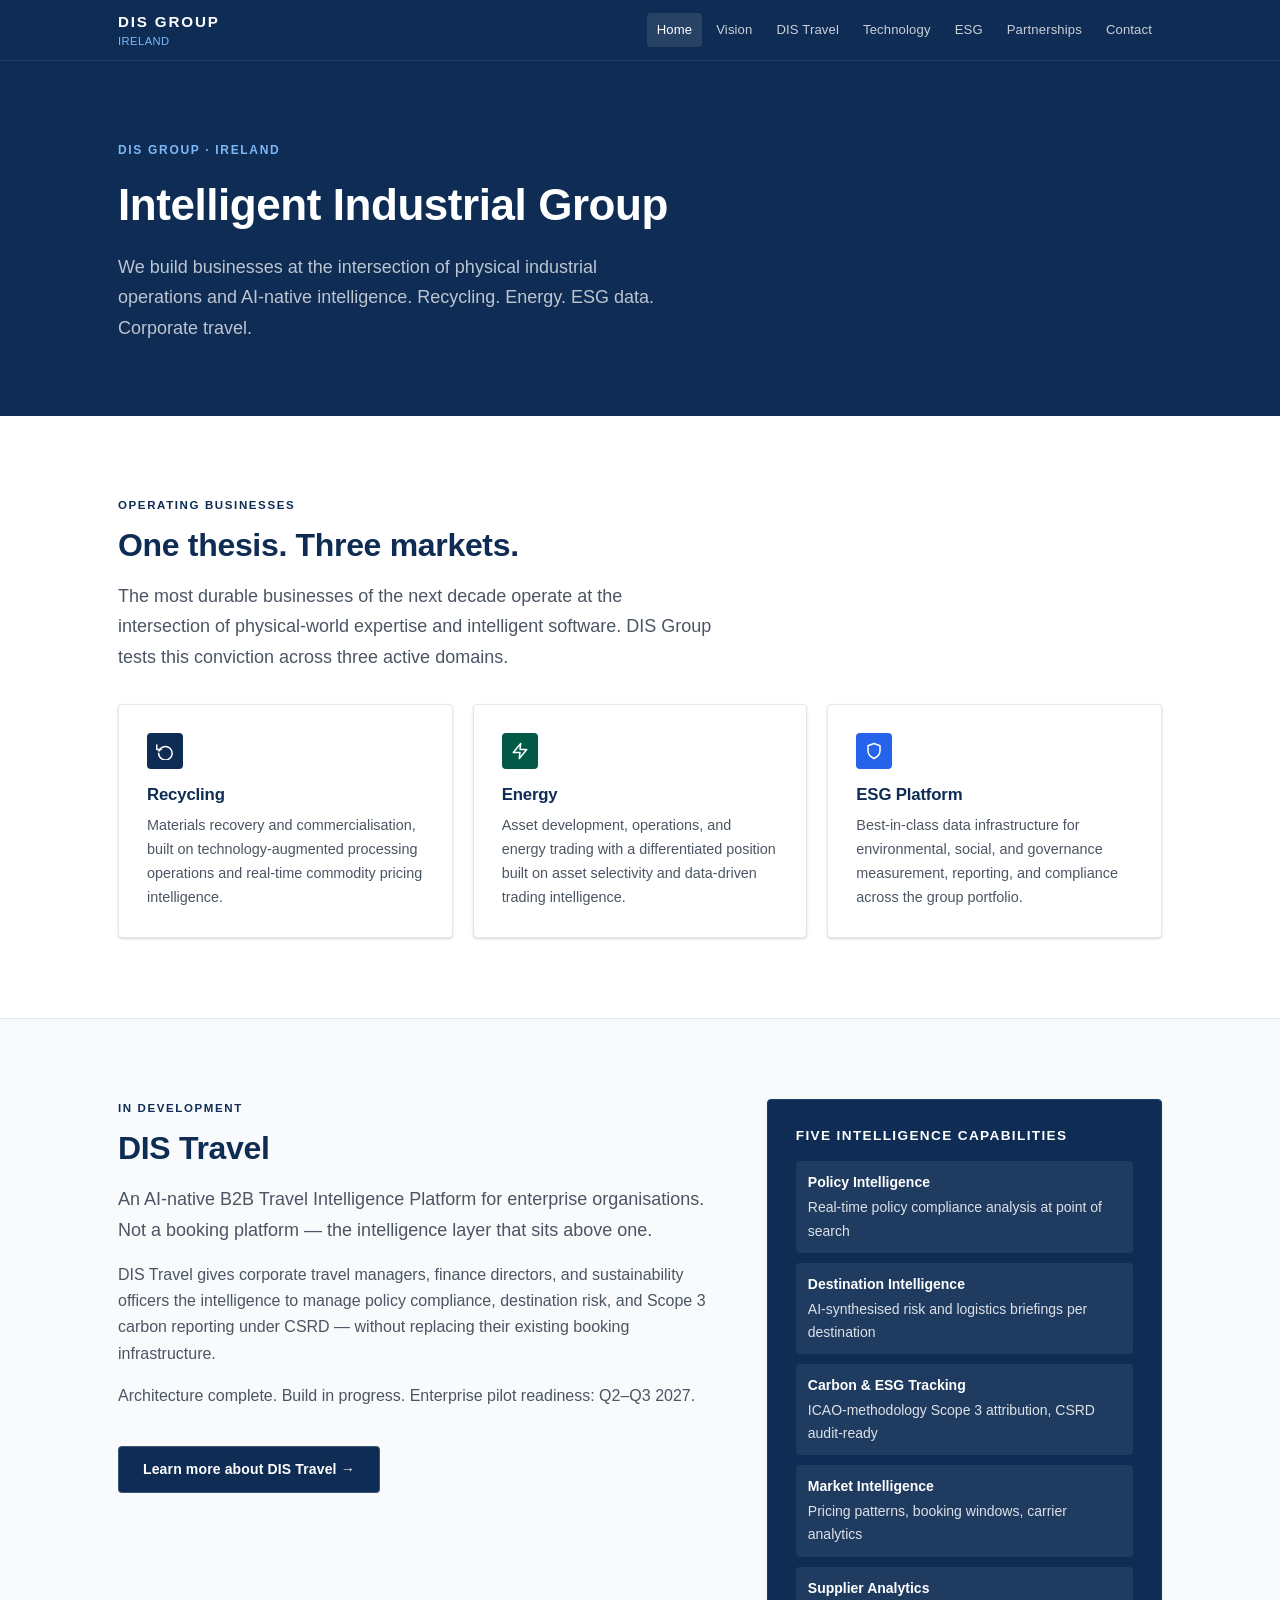
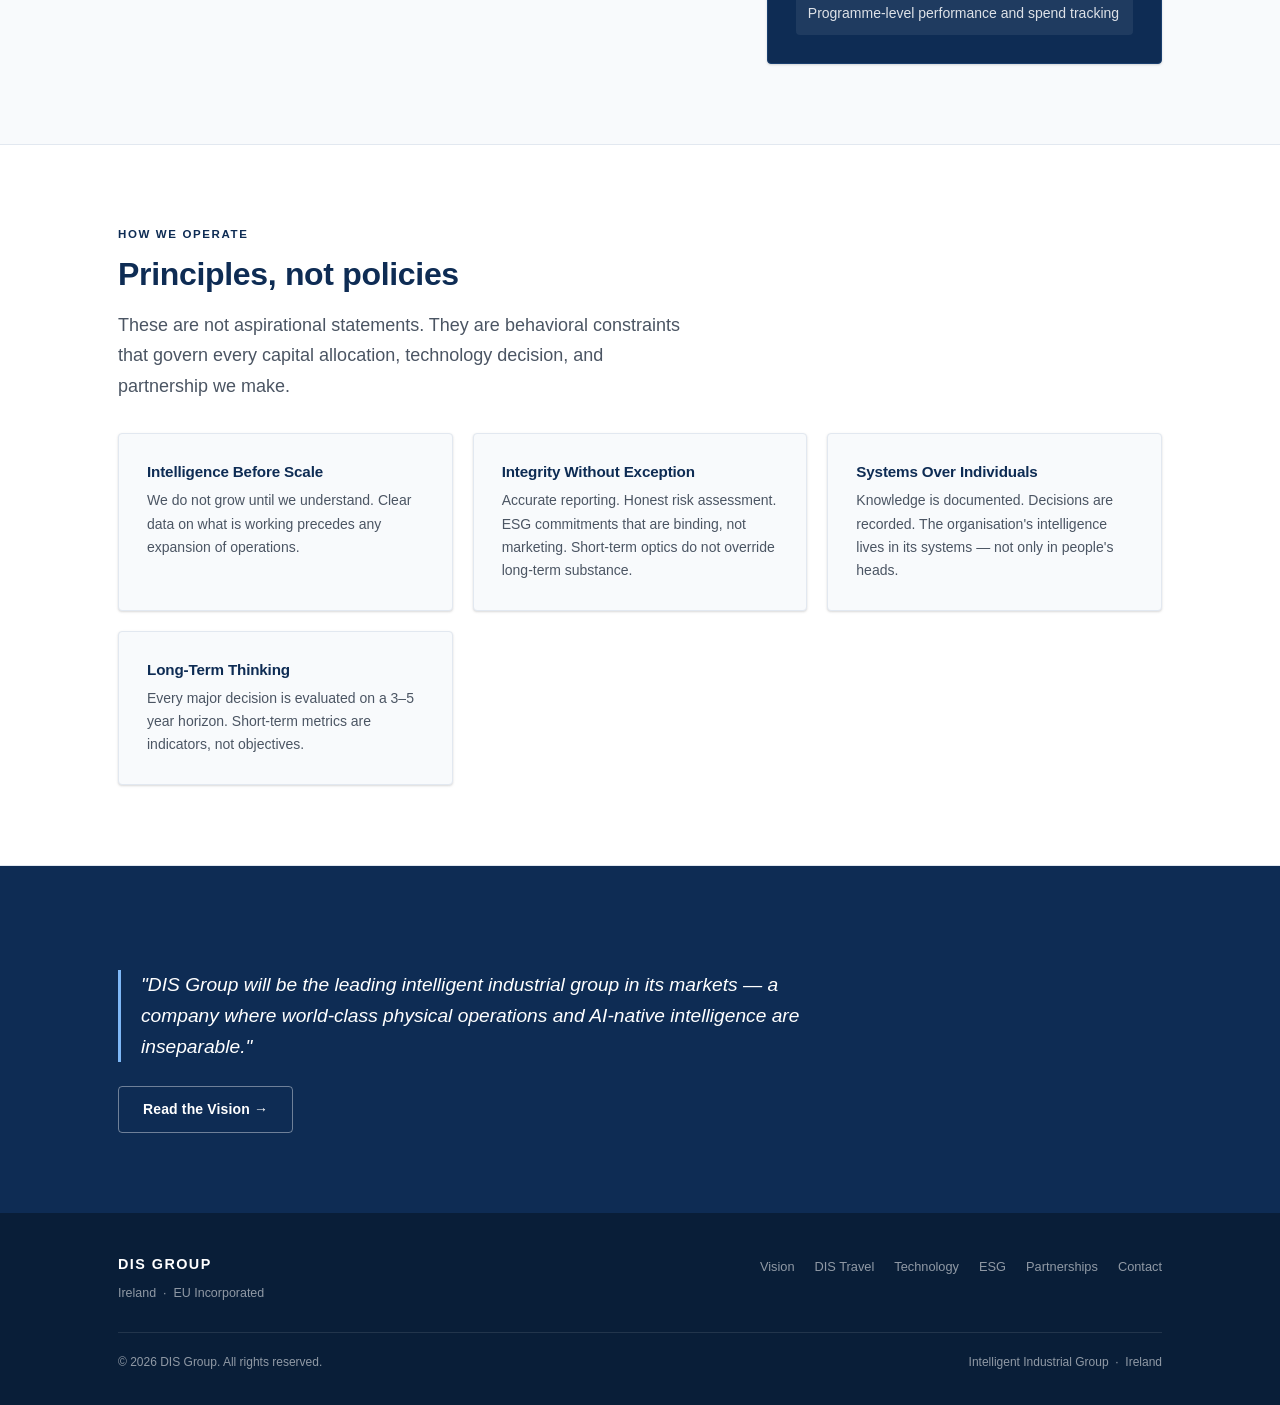
==== docs/index.html @ 8ce6a3cd "docs: add GitHub Pages corporate website for DIS Group 7-page professional HTML/CSS website from /do" ====
<!DOCTYPE html>
<html lang="en">
<head>
  <meta charset="UTF-8">
  <meta name="viewport" content="width=device-width, initial-scale=1.0">
  <title>DIS Group — Intelligent Industrial Group</title>
  <meta name="description" content="DIS Group builds intelligent businesses at the intersection of physical industrial operations and AI-native software systems.">
  <link rel="stylesheet" href="css/style.css">
</head>
<body>

<!-- ── NAV ── -->
<nav class="nav">
  <div class="container nav-inner">
    <a href="index.html" class="nav-logo">
      DIS GROUP
      <span>IRELAND</span>
    </a>
    <ul class="nav-links">
      <li><a href="index.html" class="active">Home</a></li>
      <li><a href="vision.html">Vision</a></li>
      <li><a href="dis-travel.html">DIS Travel</a></li>
      <li><a href="technology.html">Technology</a></li>
      <li><a href="esg.html">ESG</a></li>
      <li><a href="partnerships.html">Partnerships</a></li>
      <li><a href="contact.html">Contact</a></li>
    </ul>
  </div>
</nav>

<!-- ── HERO ── -->
<section class="hero">
  <div class="container">
    <div class="hero-eyebrow">DIS Group · Ireland</div>
    <h1>Intelligent Industrial Group</h1>
    <p class="lead">We build businesses at the intersection of physical industrial operations and AI-native intelligence. Recycling. Energy. ESG data. Corporate travel.</p>
  </div>
</section>

<!-- ── BUSINESSES ── -->
<section class="section">
  <div class="container">
    <span class="section-label">Operating Businesses</span>
    <h2 class="mt-xs">One thesis. Three markets.</h2>
    <p class="lead mt-sm" style="max-width:600px;">The most durable businesses of the next decade operate at the intersection of physical-world expertise and intelligent software. DIS Group tests this conviction across three active domains.</p>

    <div class="card-grid mt-md">

      <div class="card">
        <div class="card-icon">
          <svg viewBox="0 0 24 24"><polyline points="1 4 1 10 7 10"/><path d="M3.51 15a9 9 0 1 0 .49-3"/></svg>
        </div>
        <h3>Recycling</h3>
        <p>Materials recovery and commercialisation, built on technology-augmented processing operations and real-time commodity pricing intelligence.</p>
      </div>

      <div class="card">
        <div class="card-icon card-icon-green">
          <svg viewBox="0 0 24 24"><polygon points="13 2 3 14 12 14 11 22 21 10 12 10 13 2"/></svg>
        </div>
        <h3>Energy</h3>
        <p>Asset development, operations, and energy trading with a differentiated position built on asset selectivity and data-driven trading intelligence.</p>
      </div>

      <div class="card">
        <div class="card-icon card-icon-blue">
          <svg viewBox="0 0 24 24"><path d="M12 22s8-4 8-10V5l-8-3-8 3v7c0 6 8 10 8 10z"/></svg>
        </div>
        <h3>ESG Platform</h3>
        <p>Best-in-class data infrastructure for environmental, social, and governance measurement, reporting, and compliance across the group portfolio.</p>
      </div>

    </div>
  </div>
</section>

<hr class="divider">

<!-- ── DIS TRAVEL ── -->
<section class="section section-alt">
  <div class="container">
    <div class="two-col-wide">
      <div>
        <span class="section-label">In Development</span>
        <h2 class="mt-xs">DIS Travel</h2>
        <p class="lead mt-sm">An AI-native B2B Travel Intelligence Platform for enterprise organisations. Not a booking platform — the intelligence layer that sits above one.</p>
        <p>DIS Travel gives corporate travel managers, finance directors, and sustainability officers the intelligence to manage policy compliance, destination risk, and Scope 3 carbon reporting under CSRD — without replacing their existing booking infrastructure.</p>
        <p>Architecture complete. Build in progress. Enterprise pilot readiness: Q2–Q3 2027.</p>
        <a href="dis-travel.html" class="btn btn-navy mt-sm" style="margin-top:20px;">Learn more about DIS Travel &rarr;</a>
      </div>
      <div>
        <div class="card" style="background:var(--navy); border-color: var(--navy-mid);">
          <h3 style="color:white; font-size:0.85rem; letter-spacing:0.1em; text-transform:uppercase; font-weight:600; margin-bottom:16px;">Five Intelligence Capabilities</h3>
          <ul class="clean" style="display:flex; flex-direction:column; gap:10px;">
            <li style="padding:10px 12px; background:rgba(255,255,255,0.07); border-radius:4px; font-size:0.875rem; color:rgba(255,255,255,0.85);">
              <strong style="color:white; display:block; margin-bottom:2px;">Policy Intelligence</strong>
              Real-time policy compliance analysis at point of search
            </li>
            <li style="padding:10px 12px; background:rgba(255,255,255,0.07); border-radius:4px; font-size:0.875rem; color:rgba(255,255,255,0.85);">
              <strong style="color:white; display:block; margin-bottom:2px;">Destination Intelligence</strong>
              AI-synthesised risk and logistics briefings per destination
            </li>
            <li style="padding:10px 12px; background:rgba(255,255,255,0.07); border-radius:4px; font-size:0.875rem; color:rgba(255,255,255,0.85);">
              <strong style="color:white; display:block; margin-bottom:2px;">Carbon &amp; ESG Tracking</strong>
              ICAO-methodology Scope 3 attribution, CSRD audit-ready
            </li>
            <li style="padding:10px 12px; background:rgba(255,255,255,0.07); border-radius:4px; font-size:0.875rem; color:rgba(255,255,255,0.85);">
              <strong style="color:white; display:block; margin-bottom:2px;">Market Intelligence</strong>
              Pricing patterns, booking windows, carrier analytics
            </li>
            <li style="padding:10px 12px; background:rgba(255,255,255,0.07); border-radius:4px; font-size:0.875rem; color:rgba(255,255,255,0.85);">
              <strong style="color:white; display:block; margin-bottom:2px;">Supplier Analytics</strong>
              Programme-level performance and spend tracking
            </li>
          </ul>
        </div>
      </div>
    </div>
  </div>
</section>

<hr class="divider">

<!-- ── PRINCIPLES ── -->
<section class="section">
  <div class="container">
    <span class="section-label">How We Operate</span>
    <h2 class="mt-xs">Principles, not policies</h2>
    <p class="lead mt-sm" style="max-width:580px;">These are not aspirational statements. They are behavioral constraints that govern every capital allocation, technology decision, and partnership we make.</p>

    <div class="card-grid mt-md">

      <div class="card card-alt">
        <h3 style="font-size:0.95rem;">Intelligence Before Scale</h3>
        <p style="font-size:0.875rem;">We do not grow until we understand. Clear data on what is working precedes any expansion of operations.</p>
      </div>

      <div class="card card-alt">
        <h3 style="font-size:0.95rem;">Integrity Without Exception</h3>
        <p style="font-size:0.875rem;">Accurate reporting. Honest risk assessment. ESG commitments that are binding, not marketing. Short-term optics do not override long-term substance.</p>
      </div>

      <div class="card card-alt">
        <h3 style="font-size:0.95rem;">Systems Over Individuals</h3>
        <p style="font-size:0.875rem;">Knowledge is documented. Decisions are recorded. The organisation's intelligence lives in its systems — not only in people's heads.</p>
      </div>

      <div class="card card-alt">
        <h3 style="font-size:0.95rem;">Long-Term Thinking</h3>
        <p style="font-size:0.875rem;">Every major decision is evaluated on a 3–5 year horizon. Short-term metrics are indicators, not objectives.</p>
      </div>

    </div>
  </div>
</section>

<hr class="divider">

<!-- ── VISION STRIP ── -->
<section class="section section-navy">
  <div class="container">
    <blockquote class="pull" style="border-left-color: #7EB8F7;">
      <p style="color:white; font-size:1.2rem; max-width:700px;">"DIS Group will be the leading intelligent industrial group in its markets — a company where world-class physical operations and AI-native intelligence are inseparable."</p>
    </blockquote>
    <p style="margin-top:20px;">
      <a href="vision.html" class="btn btn-outline">Read the Vision &rarr;</a>
    </p>
  </div>
</section>

<!-- ── FOOTER ── -->
<footer>
  <div class="container">
    <div class="footer-inner">
      <div>
        <div class="footer-brand">DIS GROUP</div>
        <div class="footer-meta">Ireland &nbsp;·&nbsp; EU Incorporated</div>
      </div>
      <ul class="footer-links">
        <li><a href="vision.html">Vision</a></li>
        <li><a href="dis-travel.html">DIS Travel</a></li>
        <li><a href="technology.html">Technology</a></li>
        <li><a href="esg.html">ESG</a></li>
        <li><a href="partnerships.html">Partnerships</a></li>
        <li><a href="contact.html">Contact</a></li>
      </ul>
    </div>
    <div class="footer-bottom">
      <span>&copy; 2026 DIS Group. All rights reserved.</span>
      <span>Intelligent Industrial Group &nbsp;&middot;&nbsp; Ireland</span>
    </div>
  </div>
</footer>

</body>
</html>
---- docs/css/style.css ----
/* ============================================================
   DIS GROUP — Corporate Website
   Design System: Navy #0E2C54 · Green #025A46 · White #FFFFFF
   ============================================================ */

/* ── RESET ── */
*, *::before, *::after { box-sizing: border-box; margin: 0; padding: 0; }
html { font-size: 16px; scroll-behavior: smooth; }
img { max-width: 100%; display: block; }
a { color: inherit; text-decoration: none; }

/* ── TOKENS ── */
:root {
  --navy:      #0E2C54;
  --navy-deep: #091E38;
  --navy-mid:  #1A3F6F;
  --green:     #025A46;
  --green-mid: #03745A;
  --blue:      #2563EB;
  --white:     #FFFFFF;
  --gray-50:   #F8FAFC;
  --gray-100:  #F1F5F9;
  --gray-200:  #E2E8F0;
  --gray-400:  #94A3B8;
  --gray-600:  #4B5563;
  --gray-800:  #1F2937;
  --text:      #111827;

  --font: -apple-system, BlinkMacSystemFont, 'Segoe UI', Helvetica, Arial, sans-serif;
  --mono: 'SF Mono', 'Courier New', monospace;

  --radius:  4px;
  --shadow:  0 1px 3px rgba(0,0,0,0.10), 0 1px 2px rgba(0,0,0,0.06);
  --shadow-md: 0 4px 12px rgba(0,0,0,0.08);

  --max-w: 1100px;
  --section-gap: 80px;
}

/* ── BASE ── */
body {
  font-family: var(--font);
  font-size: 1rem;
  line-height: 1.65;
  color: var(--text);
  background: var(--white);
  -webkit-font-smoothing: antialiased;
}

/* ── UTILITIES ── */
.container { max-width: var(--max-w); margin: 0 auto; padding: 0 28px; }
.text-navy  { color: var(--navy); }
.text-green { color: var(--green); }
.text-muted { color: var(--gray-600); }
.text-small { font-size: 0.875rem; }
.text-center { text-align: center; }
.mt-0 { margin-top: 0; }
.mt-xs { margin-top: 8px; }
.mt-sm { margin-top: 16px; }
.mt-md { margin-top: 32px; }
.mt-lg { margin-top: 48px; }

/* ── TYPOGRAPHY ── */
h1, h2, h3, h4, h5 {
  font-family: var(--font);
  font-weight: 700;
  color: var(--navy);
  line-height: 1.25;
  letter-spacing: -0.01em;
}
h1 { font-size: clamp(1.75rem, 4vw, 2.75rem); }
h2 { font-size: clamp(1.4rem, 3vw, 2rem); }
h3 { font-size: 1.2rem; }
h4 { font-size: 1rem; color: var(--gray-800); }

p { margin-bottom: 1rem; color: var(--gray-600); }
p:last-child { margin-bottom: 0; }
p.lead { font-size: 1.125rem; color: var(--gray-600); line-height: 1.7; }

strong { color: var(--text); font-weight: 600; }
em { font-style: italic; }

ul.clean { list-style: none; padding: 0; }
ul.bullets { list-style: disc; padding-left: 1.2rem; }
ul.bullets li { margin-bottom: 0.4rem; color: var(--gray-600); }

/* ── NAVIGATION ── */
.nav {
  position: sticky;
  top: 0;
  z-index: 100;
  background: var(--navy);
  border-bottom: 1px solid var(--navy-mid);
}

.nav-inner {
  display: flex;
  align-items: center;
  justify-content: space-between;
  height: 60px;
  gap: 24px;
}

.nav-logo {
  font-size: 0.95rem;
  font-weight: 700;
  letter-spacing: 0.12em;
  color: var(--white);
  white-space: nowrap;
  flex-shrink: 0;
}

.nav-logo span {
  color: #7EB8F7;
  font-weight: 400;
  letter-spacing: 0.04em;
  font-size: 0.7rem;
  display: block;
  margin-top: -2px;
}

.nav-links {
  display: flex;
  align-items: center;
  gap: 4px;
  list-style: none;
  flex-wrap: wrap;
}

.nav-links a {
  display: block;
  padding: 6px 10px;
  font-size: 0.82rem;
  font-weight: 500;
  color: rgba(255,255,255,0.78);
  border-radius: var(--radius);
  letter-spacing: 0.01em;
  transition: color 0.15s, background 0.15s;
}

.nav-links a:hover,
.nav-links a.active {
  color: var(--white);
  background: rgba(255,255,255,0.1);
}

/* ── HERO ── */
.hero {
  background: var(--navy);
  color: var(--white);
  padding: 80px 0 72px;
}

.hero-eyebrow {
  font-size: 0.75rem;
  font-weight: 600;
  letter-spacing: 0.14em;
  text-transform: uppercase;
  color: #7EB8F7;
  margin-bottom: 16px;
}

.hero h1 {
  color: var(--white);
  max-width: 700px;
  margin-bottom: 20px;
}

.hero p.lead {
  color: rgba(255,255,255,0.72);
  max-width: 560px;
  margin-bottom: 0;
}

.hero-green {
  background: var(--green);
}

.hero-deep {
  background: var(--navy-deep);
}

/* ── SECTIONS ── */
.section { padding: var(--section-gap) 0; }
.section-alt { background: var(--gray-50); }
.section-navy { background: var(--navy); color: var(--white); }
.section-navy h2, .section-navy h3 { color: var(--white); }
.section-navy p { color: rgba(255,255,255,0.72); }
.section-navy .text-muted { color: rgba(255,255,255,0.55); }

.section-label {
  font-size: 0.72rem;
  font-weight: 700;
  letter-spacing: 0.14em;
  text-transform: uppercase;
  color: var(--navy);
  margin-bottom: 10px;
  display: block;
}

.section-navy .section-label { color: #7EB8F7; }
.section-green .section-label { color: var(--green); }

.section-intro { max-width: 640px; }

/* ── DIVIDER ── */
.divider {
  border: none;
  border-top: 1px solid var(--gray-200);
  margin: 0;
}

/* ── CARDS ── */
.card-grid {
  display: grid;
  gap: 20px;
  grid-template-columns: repeat(auto-fill, minmax(280px, 1fr));
}

.card-grid-2 {
  display: grid;
  gap: 20px;
  grid-template-columns: repeat(auto-fill, minmax(340px, 1fr));
}

.card {
  background: var(--white);
  border: 1px solid var(--gray-200);
  border-radius: var(--radius);
  padding: 28px;
  box-shadow: var(--shadow);
}

.card-alt { background: var(--gray-50); }

.card-icon {
  width: 36px;
  height: 36px;
  border-radius: var(--radius);
  background: var(--navy);
  display: flex;
  align-items: center;
  justify-content: center;
  margin-bottom: 16px;
}

.card-icon-green { background: var(--green); }
.card-icon-blue  { background: var(--blue); }

.card-icon svg { width: 18px; height: 18px; fill: none; stroke: white; stroke-width: 2; stroke-linecap: round; stroke-linejoin: round; }

.card h3 { margin-bottom: 8px; font-size: 1.05rem; }
.card p  { font-size: 0.9rem; margin-bottom: 0; }

/* ── STAT STRIP ── */
.stat-strip {
  display: grid;
  grid-template-columns: repeat(auto-fit, minmax(160px, 1fr));
  gap: 0;
  border: 1px solid var(--gray-200);
  border-radius: var(--radius);
  overflow: hidden;
}

.stat-item {
  padding: 28px 24px;
  border-right: 1px solid var(--gray-200);
  text-align: center;
}

.stat-item:last-child { border-right: none; }

.stat-number {
  font-size: 2rem;
  font-weight: 700;
  color: var(--navy);
  line-height: 1;
  margin-bottom: 6px;
}

.stat-label {
  font-size: 0.8rem;
  color: var(--gray-600);
  text-transform: uppercase;
  letter-spacing: 0.06em;
}

/* ── TABLE ── */
.data-table {
  width: 100%;
  border-collapse: collapse;
  font-size: 0.9rem;
}

.data-table th {
  background: var(--navy);
  color: var(--white);
  font-weight: 600;
  text-align: left;
  padding: 11px 16px;
  font-size: 0.8rem;
  letter-spacing: 0.03em;
}

.data-table td {
  padding: 10px 16px;
  border-bottom: 1px solid var(--gray-200);
  color: var(--gray-600);
  vertical-align: top;
}

.data-table tr:nth-child(even) td { background: var(--gray-50); }
.data-table tr:last-child td { border-bottom: none; }
.data-table td:first-child { font-weight: 600; color: var(--navy); }
.data-table-wrap { border: 1px solid var(--gray-200); border-radius: var(--radius); overflow: hidden; }

/* ── PILLAR LIST ── */
.pillar-list { display: flex; flex-direction: column; gap: 20px; }

.pillar {
  display: flex;
  gap: 20px;
  align-items: flex-start;
}

.pillar-number {
  flex-shrink: 0;
  width: 36px;
  height: 36px;
  background: var(--navy);
  color: var(--white);
  font-size: 0.85rem;
  font-weight: 700;
  display: flex;
  align-items: center;
  justify-content: center;
  border-radius: var(--radius);
}

.pillar-number-green { background: var(--green); }

.pillar-body h4 { color: var(--navy); margin-bottom: 4px; font-size: 0.95rem; }
.pillar-body p  { font-size: 0.875rem; margin: 0; color: var(--gray-600); }

/* ── HORIZON CARDS ── */
.horizon-grid {
  display: grid;
  gap: 16px;
  grid-template-columns: repeat(auto-fill, minmax(240px, 1fr));
}

.horizon-card {
  border: 1px solid var(--gray-200);
  border-radius: var(--radius);
  padding: 24px;
  border-top: 3px solid var(--navy);
}

.horizon-card.green { border-top-color: var(--green); }
.horizon-card.blue  { border-top-color: var(--blue); }
.horizon-card.light { border-top-color: var(--gray-400); }

.horizon-label {
  font-size: 0.7rem;
  font-weight: 700;
  letter-spacing: 0.12em;
  text-transform: uppercase;
  color: var(--navy);
  margin-bottom: 6px;
}

.horizon-card.green .horizon-label { color: var(--green); }

.horizon-card h3 { font-size: 1rem; margin-bottom: 8px; }
.horizon-card p  { font-size: 0.85rem; margin: 0; }

/* ── BADGE ── */
.badge {
  display: inline-block;
  padding: 3px 10px;
  border-radius: 100px;
  font-size: 0.72rem;
  font-weight: 600;
  letter-spacing: 0.04em;
}

.badge-navy   { background: #E8EFF8; color: var(--navy); }
.badge-green  { background: #E0F0EA; color: var(--green); }
.badge-orange { background: #FEF3C7; color: #92400E; }
.badge-gray   { background: var(--gray-100); color: var(--gray-600); }

/* ── TWO COLUMN ── */
.two-col {
  display: grid;
  grid-template-columns: 1fr 1fr;
  gap: 48px;
  align-items: start;
}

.two-col-wide {
  display: grid;
  grid-template-columns: 3fr 2fr;
  gap: 56px;
  align-items: start;
}

/* ── CTA BLOCK ── */
.cta-block {
  background: var(--navy);
  color: var(--white);
  border-radius: var(--radius);
  padding: 48px 40px;
  text-align: center;
}

.cta-block h2 { color: var(--white); margin-bottom: 12px; }
.cta-block p  { color: rgba(255,255,255,0.72); max-width: 500px; margin: 0 auto 28px; }

.btn {
  display: inline-block;
  padding: 11px 24px;
  border-radius: var(--radius);
  font-size: 0.875rem;
  font-weight: 600;
  letter-spacing: 0.01em;
  cursor: pointer;
  border: none;
}

.btn-white { background: var(--white); color: var(--navy); }
.btn-white:hover { background: var(--gray-100); }
.btn-navy  { background: var(--navy); color: var(--white); border: 1px solid rgba(255,255,255,0.2); }
.btn-outline { background: transparent; color: var(--white); border: 1px solid rgba(255,255,255,0.4); }
.btn-outline:hover { background: rgba(255,255,255,0.1); }

/* ── STATUS PILL ── */
.status-complete { color: var(--green); font-weight: 600; }
.status-progress { color: #B45309; font-weight: 600; }
.status-designed { color: var(--navy); font-weight: 600; }
.status-planned  { color: var(--gray-600); font-weight: 600; }

/* ── BLOCKQUOTE ── */
blockquote.pull {
  border-left: 3px solid var(--navy);
  padding: 0 0 0 20px;
  margin: 24px 0;
}

blockquote.pull p {
  font-size: 1.05rem;
  font-style: italic;
  color: var(--navy);
  margin: 0;
  line-height: 1.6;
}

/* ── CONTACT ── */
.contact-grid {
  display: grid;
  gap: 20px;
  grid-template-columns: repeat(auto-fill, minmax(260px, 1fr));
}

.contact-card {
  background: var(--white);
  border: 1px solid var(--gray-200);
  border-radius: var(--radius);
  padding: 32px 28px;
}

.contact-card h3 { font-size: 1rem; margin-bottom: 6px; }
.contact-card p  { font-size: 0.875rem; margin-bottom: 12px; }
.contact-card a  { color: var(--navy); font-weight: 600; font-size: 0.875rem; }
.contact-card a:hover { text-decoration: underline; }

/* ── FOOTER ── */
footer {
  background: var(--navy-deep);
  color: rgba(255,255,255,0.55);
  padding: 40px 0 32px;
  margin-top: 0;
}

.footer-inner {
  display: flex;
  align-items: flex-start;
  justify-content: space-between;
  gap: 32px;
  flex-wrap: wrap;
}

.footer-brand { font-size: 0.9rem; font-weight: 700; color: var(--white); letter-spacing: 0.1em; margin-bottom: 6px; }
.footer-meta { font-size: 0.78rem; }

.footer-links {
  display: flex;
  gap: 20px;
  flex-wrap: wrap;
  list-style: none;
  align-items: center;
}

.footer-links a {
  font-size: 0.8rem;
  color: rgba(255,255,255,0.55);
}

.footer-links a:hover { color: var(--white); }

.footer-bottom {
  margin-top: 28px;
  padding-top: 20px;
  border-top: 1px solid rgba(255,255,255,0.1);
  font-size: 0.75rem;
  display: flex;
  justify-content: space-between;
  align-items: center;
  flex-wrap: wrap;
  gap: 8px;
}

/* ── RESPONSIVE ── */
@media (max-width: 768px) {
  :root { --section-gap: 52px; }

  .container { padding: 0 20px; }

  .hero { padding: 52px 0 48px; }
  .hero h1 { font-size: 1.75rem; }

  .nav-inner { height: 52px; }
  .nav-links a { padding: 5px 7px; font-size: 0.75rem; }

  .two-col,
  .two-col-wide { grid-template-columns: 1fr; gap: 32px; }

  .stat-strip {
    grid-template-columns: repeat(2, 1fr);
  }

  .stat-item { border-right: none; border-bottom: 1px solid var(--gray-200); }
  .stat-item:nth-child(odd) { border-right: 1px solid var(--gray-200); }

  .cta-block { padding: 36px 24px; }

  .footer-inner { flex-direction: column; gap: 20px; }
  .footer-bottom { flex-direction: column; text-align: center; }
}

@media (max-width: 480px) {
  .nav-links { gap: 2px; }
  .nav-links a { padding: 4px 6px; font-size: 0.7rem; }
  .horizon-grid { grid-template-columns: 1fr; }
}
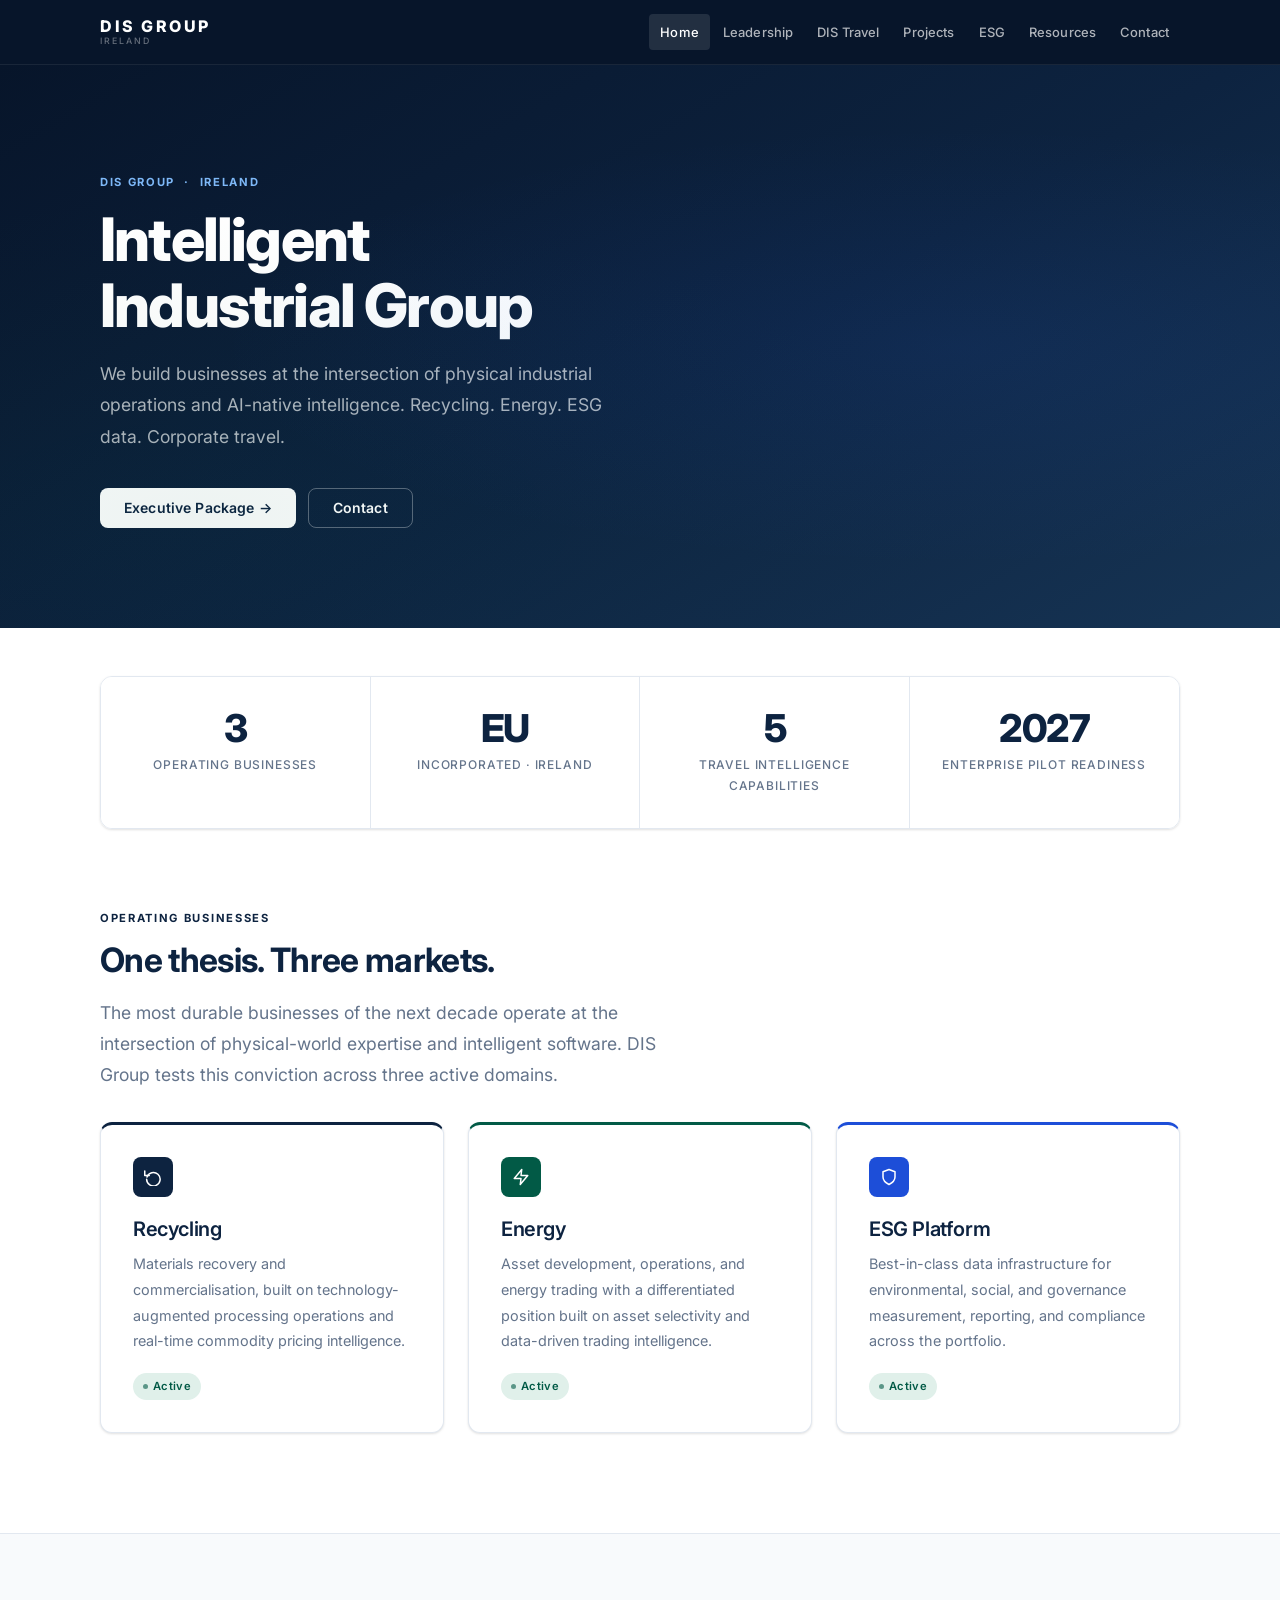
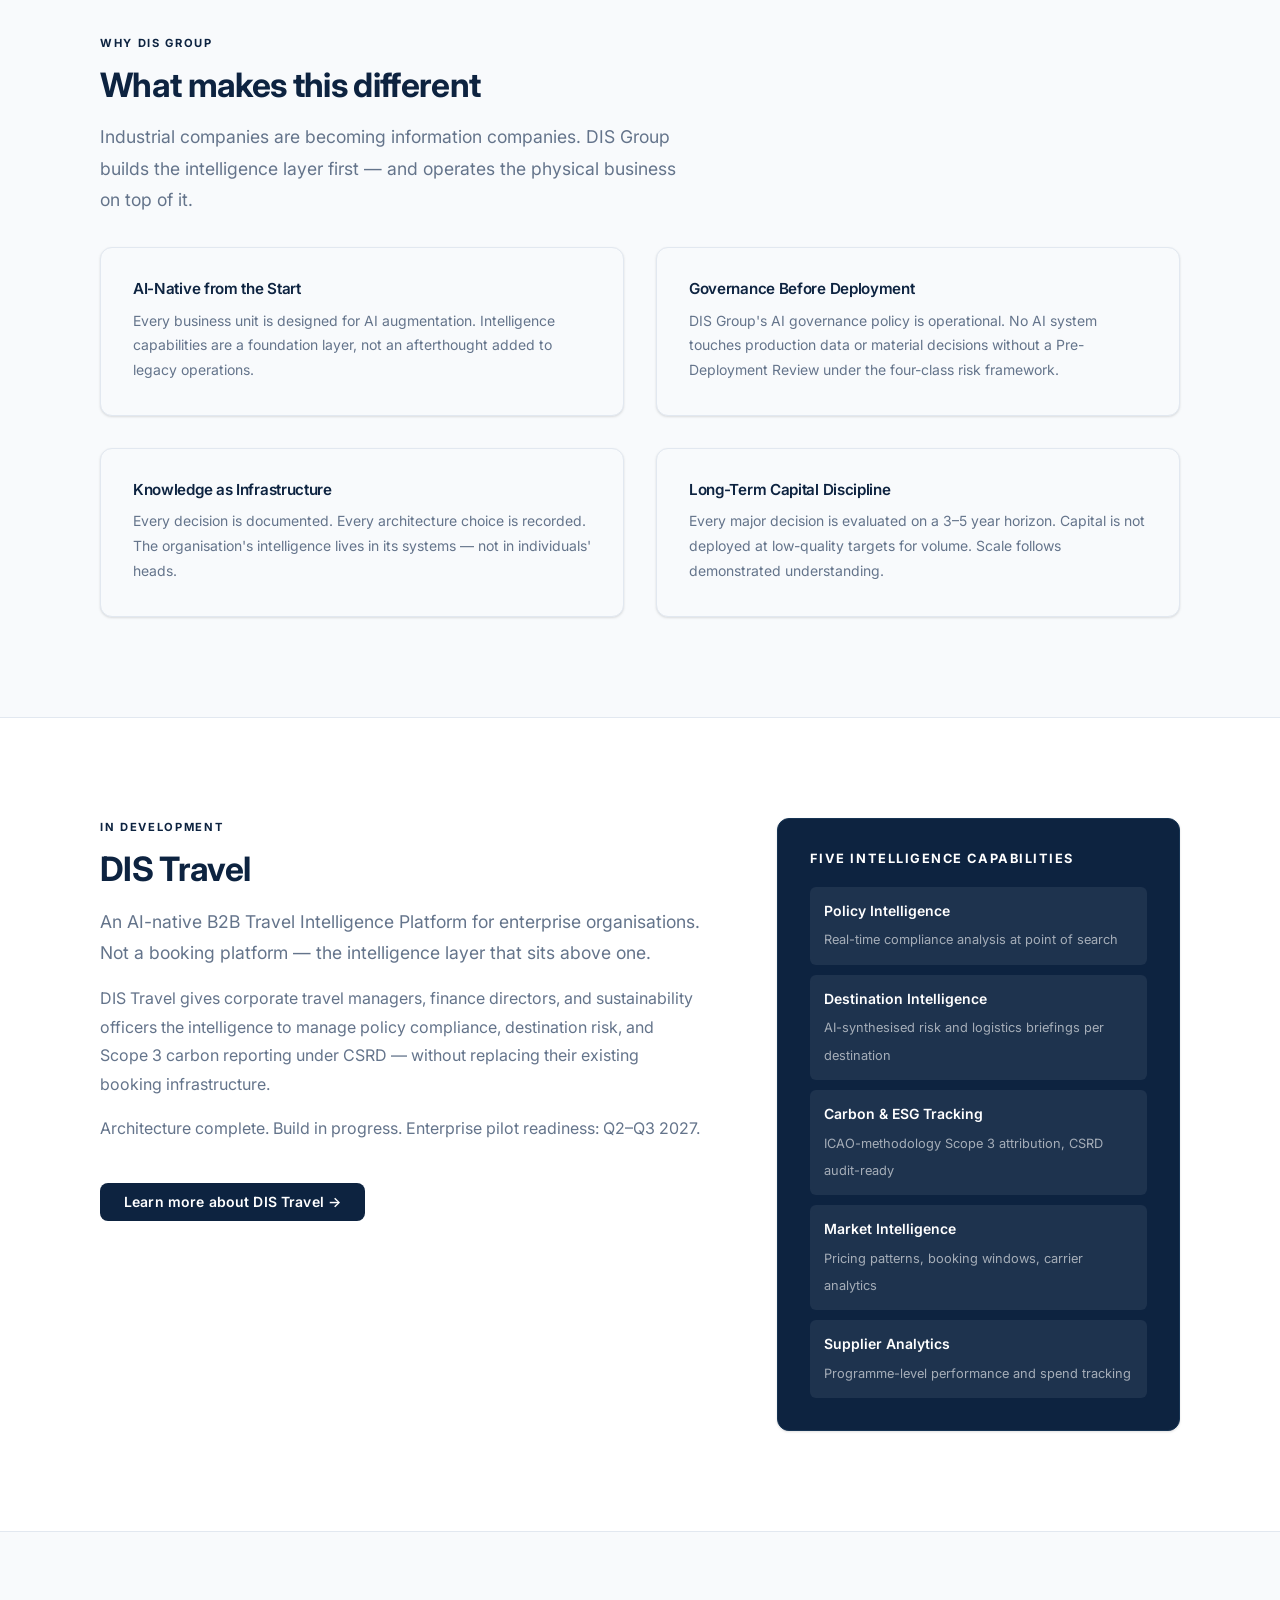
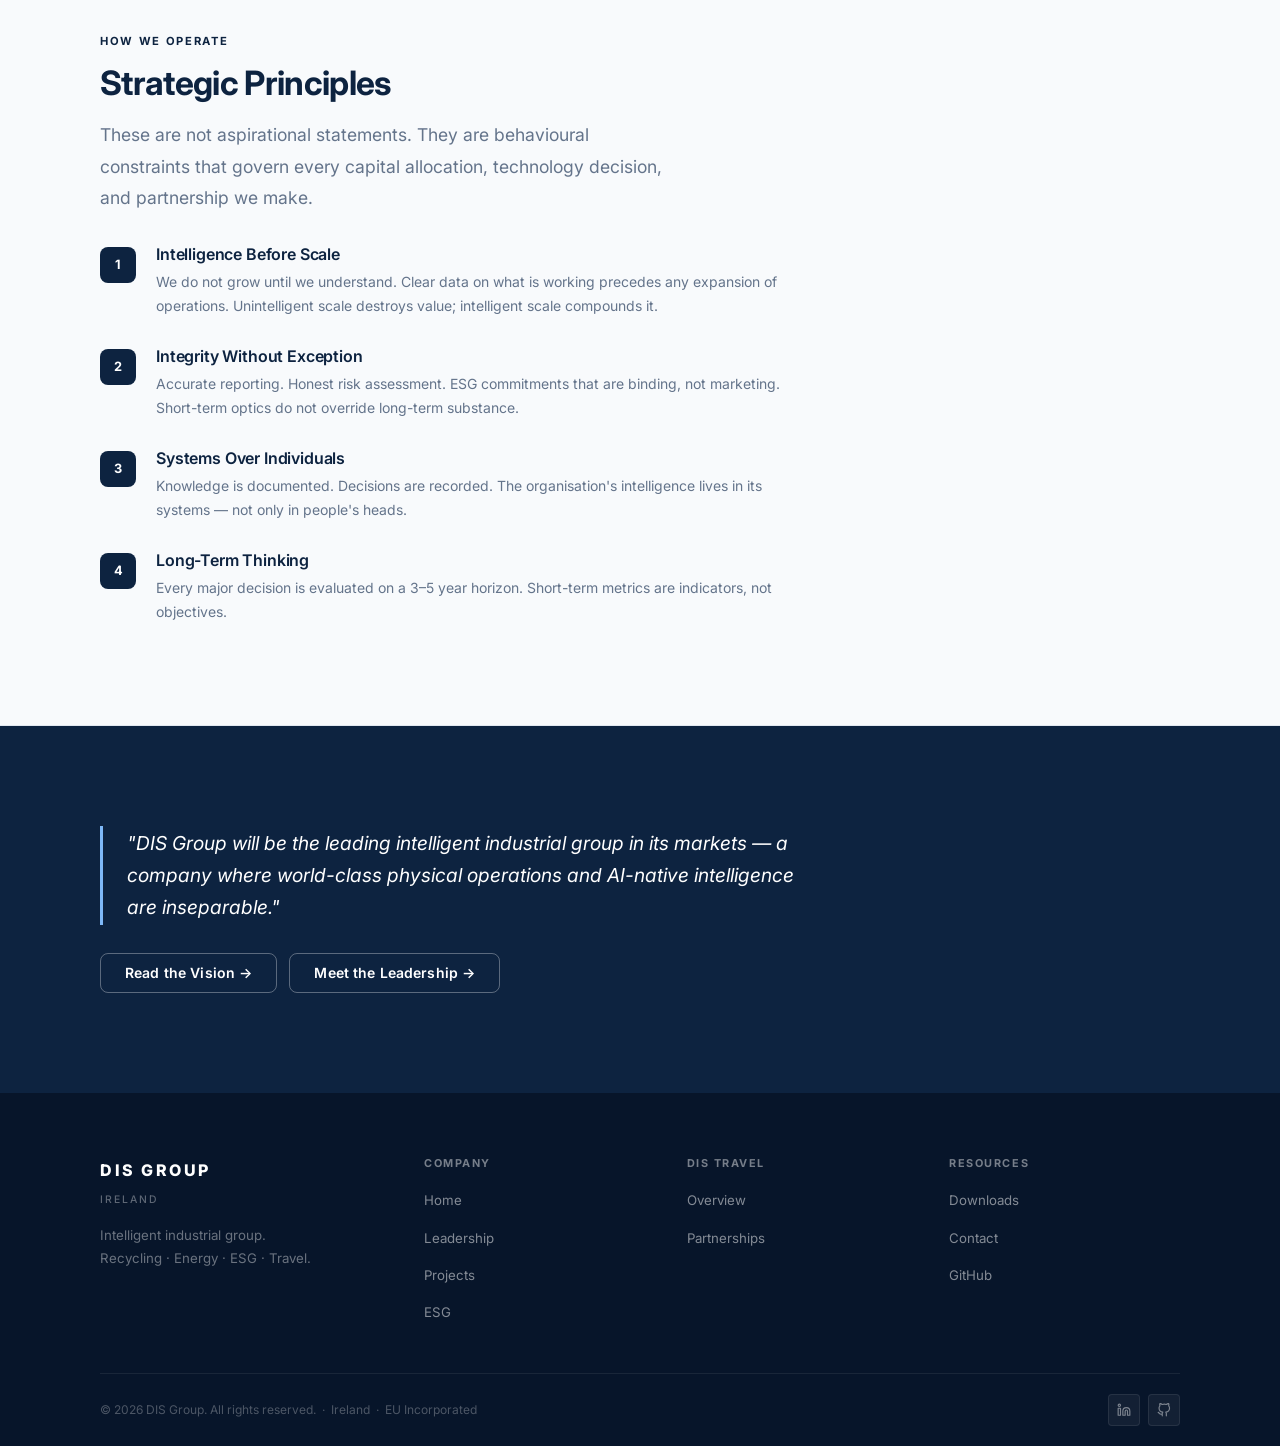
==== commit e9618e3f: "docs: enterprise website v2 — 3 new pages, full design system upgrade - Add leadership.html (Glib Va" ====
--- a/docs/index.html
+++ b/docs/index.html
@@ -4,70 +4,109 @@
   <meta charset="UTF-8">
   <meta name="viewport" content="width=device-width, initial-scale=1.0">
   <title>DIS Group — Intelligent Industrial Group</title>
-  <meta name="description" content="DIS Group builds intelligent businesses at the intersection of physical industrial operations and AI-native software systems.">
+  <meta name="description" content="DIS Group builds intelligent businesses at the intersection of physical industrial operations and AI-native software. Recycling. Energy. ESG. Corporate travel.">
+  <link rel="preconnect" href="https://fonts.googleapis.com">
+  <link rel="preconnect" href="https://fonts.gstatic.com" crossorigin>
+  <link href="https://fonts.googleapis.com/css2?family=Inter:wght@300;400;500;600;700;800&display=swap" rel="stylesheet">
   <link rel="stylesheet" href="css/style.css">
 </head>
 <body>
 
-<!-- ── NAV ── -->
 <nav class="nav">
-  <div class="container nav-inner">
-    <a href="index.html" class="nav-logo">
-      DIS GROUP
-      <span>IRELAND</span>
-    </a>
-    <ul class="nav-links">
-      <li><a href="index.html" class="active">Home</a></li>
-      <li><a href="vision.html">Vision</a></li>
-      <li><a href="dis-travel.html">DIS Travel</a></li>
-      <li><a href="technology.html">Technology</a></li>
-      <li><a href="esg.html">ESG</a></li>
-      <li><a href="partnerships.html">Partnerships</a></li>
-      <li><a href="contact.html">Contact</a></li>
-    </ul>
+  <div class="container">
+    <div class="nav-inner">
+      <a href="index.html" class="nav-logo">
+        <span class="nav-logo-mark">DIS GROUP</span>
+        <span class="nav-logo-sub">Ireland</span>
+      </a>
+      <input type="checkbox" id="nav-toggle" class="nav-toggle-input">
+      <label for="nav-toggle" class="nav-hamburger" aria-label="Menu">
+        <span></span><span></span><span></span>
+      </label>
+      <ul class="nav-links">
+        <li><a href="index.html" class="active">Home</a></li>
+        <li><a href="leadership.html">Leadership</a></li>
+        <li><a href="dis-travel.html">DIS Travel</a></li>
+        <li><a href="projects.html">Projects</a></li>
+        <li><a href="esg.html">ESG</a></li>
+        <li><a href="resources.html">Resources</a></li>
+        <li><a href="contact.html">Contact</a></li>
+      </ul>
+    </div>
   </div>
 </nav>
 
 <!-- ── HERO ── -->
 <section class="hero">
   <div class="container">
-    <div class="hero-eyebrow">DIS Group · Ireland</div>
-    <h1>Intelligent Industrial Group</h1>
+    <div class="hero-eyebrow eyebrow">DIS Group &nbsp;·&nbsp; Ireland</div>
+    <h1 class="display">Intelligent<br>Industrial Group</h1>
     <p class="lead">We build businesses at the intersection of physical industrial operations and AI-native intelligence. Recycling. Energy. ESG data. Corporate travel.</p>
-  </div>
-</section>
-
-<!-- ── BUSINESSES ── -->
-<section class="section">
-  <div class="container">
-    <span class="section-label">Operating Businesses</span>
-    <h2 class="mt-xs">One thesis. Three markets.</h2>
-    <p class="lead mt-sm" style="max-width:600px;">The most durable businesses of the next decade operate at the intersection of physical-world expertise and intelligent software. DIS Group tests this conviction across three active domains.</p>
-
-    <div class="card-grid mt-md">
-
-      <div class="card">
-        <div class="card-icon">
+    <div class="hero-actions">
+      <a href="resources.html" class="btn btn-primary">Executive Package &rarr;</a>
+      <a href="contact.html" class="btn btn-outline">Contact</a>
+    </div>
+  </div>
+</section>
+
+<!-- ── STAT BAR ── -->
+<div style="padding: 0 0 80px;">
+  <div class="container">
+    <div class="stat-strip mt-12">
+      <div class="stat-item">
+        <div class="stat-number">3</div>
+        <div class="stat-label">Operating Businesses</div>
+      </div>
+      <div class="stat-item">
+        <div class="stat-number">EU</div>
+        <div class="stat-label">Incorporated · Ireland</div>
+      </div>
+      <div class="stat-item">
+        <div class="stat-number">5</div>
+        <div class="stat-label">Travel Intelligence Capabilities</div>
+      </div>
+      <div class="stat-item">
+        <div class="stat-number">2027</div>
+        <div class="stat-label">Enterprise Pilot Readiness</div>
+      </div>
+    </div>
+  </div>
+</div>
+
+<!-- ── OPERATING BUSINESSES ── -->
+<section class="section" style="padding-top: 0;">
+  <div class="container">
+    <span class="eyebrow">Operating Businesses</span>
+    <h2 style="margin-top: 12px;">One thesis. Three markets.</h2>
+    <p class="lead" style="max-width: 600px; margin-top: 16px;">The most durable businesses of the next decade operate at the intersection of physical-world expertise and intelligent software. DIS Group tests this conviction across three active domains.</p>
+
+    <div class="grid-3 mt-8">
+
+      <div class="card card-top-navy">
+        <div class="icon-chip icon-chip-navy">
           <svg viewBox="0 0 24 24"><polyline points="1 4 1 10 7 10"/><path d="M3.51 15a9 9 0 1 0 .49-3"/></svg>
         </div>
         <h3>Recycling</h3>
         <p>Materials recovery and commercialisation, built on technology-augmented processing operations and real-time commodity pricing intelligence.</p>
-      </div>
-
-      <div class="card">
-        <div class="card-icon card-icon-green">
+        <div style="margin-top: 16px;"><span class="badge badge-green">Active</span></div>
+      </div>
+
+      <div class="card card-top-green">
+        <div class="icon-chip icon-chip-green">
           <svg viewBox="0 0 24 24"><polygon points="13 2 3 14 12 14 11 22 21 10 12 10 13 2"/></svg>
         </div>
         <h3>Energy</h3>
         <p>Asset development, operations, and energy trading with a differentiated position built on asset selectivity and data-driven trading intelligence.</p>
-      </div>
-
-      <div class="card">
-        <div class="card-icon card-icon-blue">
+        <div style="margin-top: 16px;"><span class="badge badge-green">Active</span></div>
+      </div>
+
+      <div class="card card-top-blue">
+        <div class="icon-chip icon-chip-blue">
           <svg viewBox="0 0 24 24"><path d="M12 22s8-4 8-10V5l-8-3-8 3v7c0 6 8 10 8 10z"/></svg>
         </div>
         <h3>ESG Platform</h3>
-        <p>Best-in-class data infrastructure for environmental, social, and governance measurement, reporting, and compliance across the group portfolio.</p>
+        <p>Best-in-class data infrastructure for environmental, social, and governance measurement, reporting, and compliance across the portfolio.</p>
+        <div style="margin-top: 16px;"><span class="badge badge-green">Active</span></div>
       </div>
 
     </div>
@@ -76,118 +115,186 @@
 
 <hr class="divider">
 
+<!-- ── WHY DIS GROUP ── -->
+<section class="section section-alt">
+  <div class="container">
+    <span class="eyebrow">Why DIS Group</span>
+    <h2 style="margin-top: 12px;">What makes this different</h2>
+    <p class="lead" style="max-width: 600px; margin-top: 16px;">Industrial companies are becoming information companies. DIS Group builds the intelligence layer first — and operates the physical business on top of it.</p>
+
+    <div class="grid-2 mt-8">
+
+      <div class="card card-alt">
+        <h3 style="font-size: 0.95rem;">AI-Native from the Start</h3>
+        <p style="font-size: 0.875rem; margin-top: 6px;">Every business unit is designed for AI augmentation. Intelligence capabilities are a foundation layer, not an afterthought added to legacy operations.</p>
+      </div>
+
+      <div class="card card-alt">
+        <h3 style="font-size: 0.95rem;">Governance Before Deployment</h3>
+        <p style="font-size: 0.875rem; margin-top: 6px;">DIS Group's AI governance policy is operational. No AI system touches production data or material decisions without a Pre-Deployment Review under the four-class risk framework.</p>
+      </div>
+
+      <div class="card card-alt">
+        <h3 style="font-size: 0.95rem;">Knowledge as Infrastructure</h3>
+        <p style="font-size: 0.875rem; margin-top: 6px;">Every decision is documented. Every architecture choice is recorded. The organisation's intelligence lives in its systems — not in individuals' heads.</p>
+      </div>
+
+      <div class="card card-alt">
+        <h3 style="font-size: 0.95rem;">Long-Term Capital Discipline</h3>
+        <p style="font-size: 0.875rem; margin-top: 6px;">Every major decision is evaluated on a 3–5 year horizon. Capital is not deployed at low-quality targets for volume. Scale follows demonstrated understanding.</p>
+      </div>
+
+    </div>
+  </div>
+</section>
+
+<hr class="divider">
+
 <!-- ── DIS TRAVEL ── -->
-<section class="section section-alt">
-  <div class="container">
-    <div class="two-col-wide">
+<section class="section">
+  <div class="container">
+    <div class="split-wide">
       <div>
-        <span class="section-label">In Development</span>
-        <h2 class="mt-xs">DIS Travel</h2>
-        <p class="lead mt-sm">An AI-native B2B Travel Intelligence Platform for enterprise organisations. Not a booking platform — the intelligence layer that sits above one.</p>
+        <span class="eyebrow">In Development</span>
+        <h2 style="margin-top: 12px;">DIS Travel</h2>
+        <p class="lead" style="margin-top: 16px;">An AI-native B2B Travel Intelligence Platform for enterprise organisations. Not a booking platform — the intelligence layer that sits above one.</p>
         <p>DIS Travel gives corporate travel managers, finance directors, and sustainability officers the intelligence to manage policy compliance, destination risk, and Scope 3 carbon reporting under CSRD — without replacing their existing booking infrastructure.</p>
         <p>Architecture complete. Build in progress. Enterprise pilot readiness: Q2–Q3 2027.</p>
-        <a href="dis-travel.html" class="btn btn-navy mt-sm" style="margin-top:20px;">Learn more about DIS Travel &rarr;</a>
+        <a href="dis-travel.html" class="btn btn-navy" style="margin-top: 24px;">Learn more about DIS Travel &rarr;</a>
       </div>
       <div>
-        <div class="card" style="background:var(--navy); border-color: var(--navy-mid);">
-          <h3 style="color:white; font-size:0.85rem; letter-spacing:0.1em; text-transform:uppercase; font-weight:600; margin-bottom:16px;">Five Intelligence Capabilities</h3>
-          <ul class="clean" style="display:flex; flex-direction:column; gap:10px;">
-            <li style="padding:10px 12px; background:rgba(255,255,255,0.07); border-radius:4px; font-size:0.875rem; color:rgba(255,255,255,0.85);">
-              <strong style="color:white; display:block; margin-bottom:2px;">Policy Intelligence</strong>
-              Real-time policy compliance analysis at point of search
-            </li>
-            <li style="padding:10px 12px; background:rgba(255,255,255,0.07); border-radius:4px; font-size:0.875rem; color:rgba(255,255,255,0.85);">
-              <strong style="color:white; display:block; margin-bottom:2px;">Destination Intelligence</strong>
-              AI-synthesised risk and logistics briefings per destination
-            </li>
-            <li style="padding:10px 12px; background:rgba(255,255,255,0.07); border-radius:4px; font-size:0.875rem; color:rgba(255,255,255,0.85);">
-              <strong style="color:white; display:block; margin-bottom:2px;">Carbon &amp; ESG Tracking</strong>
-              ICAO-methodology Scope 3 attribution, CSRD audit-ready
-            </li>
-            <li style="padding:10px 12px; background:rgba(255,255,255,0.07); border-radius:4px; font-size:0.875rem; color:rgba(255,255,255,0.85);">
-              <strong style="color:white; display:block; margin-bottom:2px;">Market Intelligence</strong>
-              Pricing patterns, booking windows, carrier analytics
-            </li>
-            <li style="padding:10px 12px; background:rgba(255,255,255,0.07); border-radius:4px; font-size:0.875rem; color:rgba(255,255,255,0.85);">
-              <strong style="color:white; display:block; margin-bottom:2px;">Supplier Analytics</strong>
-              Programme-level performance and spend tracking
-            </li>
+        <div class="card" style="background: var(--navy); border-color: var(--navy-mid);">
+          <h3 style="color: white; font-size: 0.8rem; letter-spacing: 0.12em; text-transform: uppercase; font-weight: 700; margin-bottom: 20px;">Five Intelligence Capabilities</h3>
+          <div style="display: flex; flex-direction: column; gap: 10px;">
+            <div style="padding: 12px 14px; background: rgba(255,255,255,0.07); border-radius: 6px;">
+              <strong style="color: white; display: block; font-size: 0.875rem; margin-bottom: 3px;">Policy Intelligence</strong>
+              <span style="font-size: 0.8rem; color: rgba(255,255,255,0.6);">Real-time compliance analysis at point of search</span>
+            </div>
+            <div style="padding: 12px 14px; background: rgba(255,255,255,0.07); border-radius: 6px;">
+              <strong style="color: white; display: block; font-size: 0.875rem; margin-bottom: 3px;">Destination Intelligence</strong>
+              <span style="font-size: 0.8rem; color: rgba(255,255,255,0.6);">AI-synthesised risk and logistics briefings per destination</span>
+            </div>
+            <div style="padding: 12px 14px; background: rgba(255,255,255,0.07); border-radius: 6px;">
+              <strong style="color: white; display: block; font-size: 0.875rem; margin-bottom: 3px;">Carbon &amp; ESG Tracking</strong>
+              <span style="font-size: 0.8rem; color: rgba(255,255,255,0.6);">ICAO-methodology Scope 3 attribution, CSRD audit-ready</span>
+            </div>
+            <div style="padding: 12px 14px; background: rgba(255,255,255,0.07); border-radius: 6px;">
+              <strong style="color: white; display: block; font-size: 0.875rem; margin-bottom: 3px;">Market Intelligence</strong>
+              <span style="font-size: 0.8rem; color: rgba(255,255,255,0.6);">Pricing patterns, booking windows, carrier analytics</span>
+            </div>
+            <div style="padding: 12px 14px; background: rgba(255,255,255,0.07); border-radius: 6px;">
+              <strong style="color: white; display: block; font-size: 0.875rem; margin-bottom: 3px;">Supplier Analytics</strong>
+              <span style="font-size: 0.8rem; color: rgba(255,255,255,0.6);">Programme-level performance and spend tracking</span>
+            </div>
+          </div>
+        </div>
+      </div>
+    </div>
+  </div>
+</section>
+
+<hr class="divider">
+
+<!-- ── STRATEGIC PRINCIPLES ── -->
+<section class="section section-alt">
+  <div class="container">
+    <span class="eyebrow">How We Operate</span>
+    <h2 style="margin-top: 12px;">Strategic Principles</h2>
+    <p class="lead" style="max-width: 580px; margin-top: 16px;">These are not aspirational statements. They are behavioural constraints that govern every capital allocation, technology decision, and partnership we make.</p>
+
+    <div class="pillar-list mt-8" style="max-width: 700px;">
+      <div class="pillar">
+        <div class="pillar-num">1</div>
+        <div class="pillar-body">
+          <h4>Intelligence Before Scale</h4>
+          <p>We do not grow until we understand. Clear data on what is working precedes any expansion of operations. Unintelligent scale destroys value; intelligent scale compounds it.</p>
+        </div>
+      </div>
+      <div class="pillar">
+        <div class="pillar-num">2</div>
+        <div class="pillar-body">
+          <h4>Integrity Without Exception</h4>
+          <p>Accurate reporting. Honest risk assessment. ESG commitments that are binding, not marketing. Short-term optics do not override long-term substance.</p>
+        </div>
+      </div>
+      <div class="pillar">
+        <div class="pillar-num">3</div>
+        <div class="pillar-body">
+          <h4>Systems Over Individuals</h4>
+          <p>Knowledge is documented. Decisions are recorded. The organisation's intelligence lives in its systems — not only in people's heads.</p>
+        </div>
+      </div>
+      <div class="pillar">
+        <div class="pillar-num">4</div>
+        <div class="pillar-body">
+          <h4>Long-Term Thinking</h4>
+          <p>Every major decision is evaluated on a 3–5 year horizon. Short-term metrics are indicators, not objectives.</p>
+        </div>
+      </div>
+    </div>
+  </div>
+</section>
+
+<hr class="divider">
+
+<!-- ── VISION STRIP ── -->
+<section class="section section-dark">
+  <div class="container">
+    <blockquote class="pull" style="border-left-color: #7EB8F7; max-width: 720px;">
+      <p style="font-size: 1.2rem; font-style: italic; line-height: 1.65; color: white;">"DIS Group will be the leading intelligent industrial group in its markets — a company where world-class physical operations and AI-native intelligence are inseparable."</p>
+    </blockquote>
+    <div style="margin-top: 28px; display: flex; gap: 12px; flex-wrap: wrap;">
+      <a href="vision.html" class="btn btn-outline">Read the Vision &rarr;</a>
+      <a href="leadership.html" class="btn btn-outline">Meet the Leadership &rarr;</a>
+    </div>
+  </div>
+</section>
+
+<footer>
+  <div class="container">
+    <div class="footer-top">
+      <div>
+        <div class="footer-brand-mark">DIS GROUP</div>
+        <div class="footer-brand-sub">Ireland</div>
+        <p class="footer-desc">Intelligent industrial group. Recycling · Energy · ESG · Travel.</p>
+      </div>
+      <div class="footer-nav">
+        <div class="footer-nav-col">
+          <h5>Company</h5>
+          <ul>
+            <li><a href="index.html">Home</a></li>
+            <li><a href="leadership.html">Leadership</a></li>
+            <li><a href="projects.html">Projects</a></li>
+            <li><a href="esg.html">ESG</a></li>
           </ul>
         </div>
-      </div>
-    </div>
-  </div>
-</section>
-
-<hr class="divider">
-
-<!-- ── PRINCIPLES ── -->
-<section class="section">
-  <div class="container">
-    <span class="section-label">How We Operate</span>
-    <h2 class="mt-xs">Principles, not policies</h2>
-    <p class="lead mt-sm" style="max-width:580px;">These are not aspirational statements. They are behavioral constraints that govern every capital allocation, technology decision, and partnership we make.</p>
-
-    <div class="card-grid mt-md">
-
-      <div class="card card-alt">
-        <h3 style="font-size:0.95rem;">Intelligence Before Scale</h3>
-        <p style="font-size:0.875rem;">We do not grow until we understand. Clear data on what is working precedes any expansion of operations.</p>
-      </div>
-
-      <div class="card card-alt">
-        <h3 style="font-size:0.95rem;">Integrity Without Exception</h3>
-        <p style="font-size:0.875rem;">Accurate reporting. Honest risk assessment. ESG commitments that are binding, not marketing. Short-term optics do not override long-term substance.</p>
-      </div>
-
-      <div class="card card-alt">
-        <h3 style="font-size:0.95rem;">Systems Over Individuals</h3>
-        <p style="font-size:0.875rem;">Knowledge is documented. Decisions are recorded. The organisation's intelligence lives in its systems — not only in people's heads.</p>
-      </div>
-
-      <div class="card card-alt">
-        <h3 style="font-size:0.95rem;">Long-Term Thinking</h3>
-        <p style="font-size:0.875rem;">Every major decision is evaluated on a 3–5 year horizon. Short-term metrics are indicators, not objectives.</p>
-      </div>
-
-    </div>
-  </div>
-</section>
-
-<hr class="divider">
-
-<!-- ── VISION STRIP ── -->
-<section class="section section-navy">
-  <div class="container">
-    <blockquote class="pull" style="border-left-color: #7EB8F7;">
-      <p style="color:white; font-size:1.2rem; max-width:700px;">"DIS Group will be the leading intelligent industrial group in its markets — a company where world-class physical operations and AI-native intelligence are inseparable."</p>
-    </blockquote>
-    <p style="margin-top:20px;">
-      <a href="vision.html" class="btn btn-outline">Read the Vision &rarr;</a>
-    </p>
-  </div>
-</section>
-
-<!-- ── FOOTER ── -->
-<footer>
-  <div class="container">
-    <div class="footer-inner">
-      <div>
-        <div class="footer-brand">DIS GROUP</div>
-        <div class="footer-meta">Ireland &nbsp;·&nbsp; EU Incorporated</div>
-      </div>
-      <ul class="footer-links">
-        <li><a href="vision.html">Vision</a></li>
-        <li><a href="dis-travel.html">DIS Travel</a></li>
-        <li><a href="technology.html">Technology</a></li>
-        <li><a href="esg.html">ESG</a></li>
-        <li><a href="partnerships.html">Partnerships</a></li>
-        <li><a href="contact.html">Contact</a></li>
-      </ul>
+        <div class="footer-nav-col">
+          <h5>DIS Travel</h5>
+          <ul>
+            <li><a href="dis-travel.html">Overview</a></li>
+            <li><a href="partnerships.html">Partnerships</a></li>
+          </ul>
+        </div>
+        <div class="footer-nav-col">
+          <h5>Resources</h5>
+          <ul>
+            <li><a href="resources.html">Downloads</a></li>
+            <li><a href="contact.html">Contact</a></li>
+            <li><a href="https://github.com/Glebhik/DIS-Foundation" target="_blank" rel="noopener">GitHub</a></li>
+          </ul>
+        </div>
+      </div>
     </div>
     <div class="footer-bottom">
-      <span>&copy; 2026 DIS Group. All rights reserved.</span>
-      <span>Intelligent Industrial Group &nbsp;&middot;&nbsp; Ireland</span>
+      <span class="footer-bottom-left">&copy; 2026 DIS Group. All rights reserved. &nbsp;&middot;&nbsp; Ireland &nbsp;&middot;&nbsp; EU Incorporated</span>
+      <div class="footer-social">
+        <a href="https://linkedin.com" title="LinkedIn" target="_blank" rel="noopener">
+          <svg viewBox="0 0 24 24"><path d="M16 8a6 6 0 0 1 6 6v7h-4v-7a2 2 0 0 0-2-2 2 2 0 0 0-2 2v7h-4v-7a6 6 0 0 1 6-6z"/><rect x="2" y="9" width="4" height="12"/><circle cx="4" cy="4" r="2"/></svg>
+        </a>
+        <a href="https://github.com/Glebhik/DIS-Foundation" title="GitHub" target="_blank" rel="noopener">
+          <svg viewBox="0 0 24 24"><path d="M9 19c-5 1.5-5-2.5-7-3m14 6v-3.87a3.37 3.37 0 0 0-.94-2.61c3.14-.35 6.44-1.54 6.44-7A5.44 5.44 0 0 0 20 4.77 5.07 5.07 0 0 0 19.91 1S18.73.65 16 2.48a13.38 13.38 0 0 0-7 0C6.27.65 5.09 1 5.09 1A5.07 5.07 0 0 0 5 4.77a5.44 5.44 0 0 0-1.5 3.78c0 5.42 3.3 6.61 6.44 7A3.37 3.37 0 0 0 9 18.13V22"/></svg>
+        </a>
+      </div>
     </div>
   </div>
 </footer>
--- a/docs/css/style.css
+++ b/docs/css/style.css
@@ -1,554 +1,802 @@
 /* ============================================================
-   DIS GROUP — Corporate Website
-   Design System: Navy #0E2C54 · Green #025A46 · White #FFFFFF
+   DIS GROUP — Corporate Website v2
+   Enterprise design system — Inter / Navy / Green
    ============================================================ */
 
 /* ── RESET ── */
 *, *::before, *::after { box-sizing: border-box; margin: 0; padding: 0; }
-html { font-size: 16px; scroll-behavior: smooth; }
-img { max-width: 100%; display: block; }
-a { color: inherit; text-decoration: none; }
-
-/* ── TOKENS ── */
+html { font-size: 16px; scroll-behavior: smooth; -webkit-text-size-adjust: 100%; }
+img, svg { max-width: 100%; display: block; }
+a { text-decoration: none; color: inherit; }
+button { cursor: pointer; border: none; background: none; font: inherit; }
+ul, ol { list-style: none; }
+
+/* ── DESIGN TOKENS ── */
 :root {
-  --navy:      #0E2C54;
-  --navy-deep: #091E38;
-  --navy-mid:  #1A3F6F;
-  --green:     #025A46;
-  --green-mid: #03745A;
-  --blue:      #2563EB;
-  --white:     #FFFFFF;
-  --gray-50:   #F8FAFC;
-  --gray-100:  #F1F5F9;
-  --gray-200:  #E2E8F0;
-  --gray-400:  #94A3B8;
-  --gray-600:  #4B5563;
-  --gray-800:  #1F2937;
-  --text:      #111827;
-
-  --font: -apple-system, BlinkMacSystemFont, 'Segoe UI', Helvetica, Arial, sans-serif;
-  --mono: 'SF Mono', 'Courier New', monospace;
-
-  --radius:  4px;
-  --shadow:  0 1px 3px rgba(0,0,0,0.10), 0 1px 2px rgba(0,0,0,0.06);
-  --shadow-md: 0 4px 12px rgba(0,0,0,0.08);
-
-  --max-w: 1100px;
-  --section-gap: 80px;
+  --navy:       #0D2340;
+  --navy-deep:  #07152A;
+  --navy-mid:   #163454;
+  --navy-light: #1E4578;
+  --green:      #025A46;
+  --green-mid:  #03745A;
+  --green-light:#E0F0EA;
+  --blue:       #1D4ED8;
+  --white:      #FFFFFF;
+  --gray-50:    #F8FAFC;
+  --gray-100:   #F1F5F9;
+  --gray-200:   #E2E8F0;
+  --gray-300:   #CBD5E1;
+  --gray-400:   #94A3B8;
+  --gray-500:   #64748B;
+  --gray-700:   #334155;
+  --gray-800:   #1E293B;
+  --gray-900:   #0F172A;
+  --text:       #0F172A;
+  --text-muted: #64748B;
+  --border:     #E2E8F0;
+  --shadow-sm:  0 1px 2px rgba(0,0,0,0.06);
+  --shadow:     0 1px 3px rgba(0,0,0,0.08), 0 1px 2px rgba(0,0,0,0.05);
+  --shadow-md:  0 4px 16px rgba(0,0,0,0.07), 0 2px 4px rgba(0,0,0,0.04);
+  --shadow-lg:  0 10px 40px rgba(0,0,0,0.08), 0 4px 8px rgba(0,0,0,0.04);
+  --radius-sm:  4px;
+  --radius:     8px;
+  --radius-lg:  12px;
+  --max-w:      1160px;
+  --font:       'Inter', -apple-system, BlinkMacSystemFont, 'Segoe UI', Helvetica, Arial, sans-serif;
 }
 
 /* ── BASE ── */
 body {
   font-family: var(--font);
   font-size: 1rem;
-  line-height: 1.65;
+  line-height: 1.7;
   color: var(--text);
   background: var(--white);
   -webkit-font-smoothing: antialiased;
-}
-
-/* ── UTILITIES ── */
-.container { max-width: var(--max-w); margin: 0 auto; padding: 0 28px; }
-.text-navy  { color: var(--navy); }
-.text-green { color: var(--green); }
-.text-muted { color: var(--gray-600); }
-.text-small { font-size: 0.875rem; }
-.text-center { text-align: center; }
-.mt-0 { margin-top: 0; }
-.mt-xs { margin-top: 8px; }
-.mt-sm { margin-top: 16px; }
-.mt-md { margin-top: 32px; }
-.mt-lg { margin-top: 48px; }
+  -moz-osx-font-smoothing: grayscale;
+}
+
+/* ── LAYOUT ── */
+.container { max-width: var(--max-w); margin: 0 auto; padding: 0 40px; }
+.section    { padding: 100px 0; }
+.section-sm { padding: 64px 0; }
+.section-alt  { background: var(--gray-50); }
+.section-dark { background: var(--navy); }
+.section-deep { background: var(--navy-deep); }
 
 /* ── TYPOGRAPHY ── */
 h1, h2, h3, h4, h5 {
-  font-family: var(--font);
   font-weight: 700;
+  letter-spacing: -0.02em;
+  line-height: 1.2;
   color: var(--navy);
-  line-height: 1.25;
-  letter-spacing: -0.01em;
-}
-h1 { font-size: clamp(1.75rem, 4vw, 2.75rem); }
-h2 { font-size: clamp(1.4rem, 3vw, 2rem); }
-h3 { font-size: 1.2rem; }
-h4 { font-size: 1rem; color: var(--gray-800); }
-
-p { margin-bottom: 1rem; color: var(--gray-600); }
+}
+
+.display { font-size: clamp(2.4rem, 5vw, 3.75rem); font-weight: 800; letter-spacing: -0.03em; line-height: 1.1; }
+h1       { font-size: clamp(1.9rem, 4vw, 2.75rem); }
+h2       { font-size: clamp(1.5rem, 3vw, 2.1rem); }
+h3       { font-size: 1.25rem; font-weight: 600; }
+h4       { font-size: 1rem; font-weight: 600; letter-spacing: -0.01em; }
+h5       { font-size: 0.875rem; font-weight: 600; }
+
+.section-dark h1, .section-dark h2, .section-dark h3, .section-dark h4,
+.section-deep h1, .section-deep h2, .section-deep h3, .section-deep h4 { color: var(--white); }
+
+p { color: var(--gray-500); line-height: 1.78; margin-bottom: 1rem; }
 p:last-child { margin-bottom: 0; }
-p.lead { font-size: 1.125rem; color: var(--gray-600); line-height: 1.7; }
-
-strong { color: var(--text); font-weight: 600; }
-em { font-style: italic; }
-
-ul.clean { list-style: none; padding: 0; }
-ul.bullets { list-style: disc; padding-left: 1.2rem; }
-ul.bullets li { margin-bottom: 0.4rem; color: var(--gray-600); }
-
-/* ── NAVIGATION ── */
+p.lead { font-size: 1.1rem; line-height: 1.78; color: var(--gray-500); }
+.section-dark p, .section-deep p { color: rgba(255,255,255,0.66); }
+.section-dark p.lead { color: rgba(255,255,255,0.78); }
+
+strong { font-weight: 600; color: var(--text); }
+
+/* ── EYEBROW ── */
+.eyebrow {
+  display: block;
+  font-size: 0.7rem;
+  font-weight: 700;
+  letter-spacing: 0.15em;
+  text-transform: uppercase;
+  color: var(--navy);
+  margin-bottom: 12px;
+}
+.section-dark .eyebrow, .section-deep .eyebrow { color: #7EB8F7; }
+.eyebrow-green { color: var(--green); }
+
+/* ── SPACING ── */
+.mt-2  { margin-top: 8px; }
+.mt-4  { margin-top: 16px; }
+.mt-6  { margin-top: 24px; }
+.mt-8  { margin-top: 32px; }
+.mt-12 { margin-top: 48px; }
+
+.mb-4 { margin-bottom: 16px; }
+.mb-6 { margin-bottom: 24px; }
+.mb-8 { margin-bottom: 32px; }
+
+/* ── GRIDS ── */
+.grid-2      { display: grid; gap: 32px; grid-template-columns: repeat(2, 1fr); }
+.grid-3      { display: grid; gap: 24px; grid-template-columns: repeat(3, 1fr); }
+.grid-4      { display: grid; gap: 20px; grid-template-columns: repeat(4, 1fr); }
+.grid-auto-2 { display: grid; gap: 24px; grid-template-columns: repeat(auto-fill, minmax(300px, 1fr)); }
+.grid-auto-3 { display: grid; gap: 20px; grid-template-columns: repeat(auto-fill, minmax(260px, 1fr)); }
+.split       { display: grid; gap: 64px; grid-template-columns: 1fr 1fr; align-items: start; }
+.split-wide  { display: grid; gap: 72px; grid-template-columns: 3fr 2fr; align-items: start; }
+.split-3-2   { display: grid; gap: 56px; grid-template-columns: 2fr 3fr; align-items: start; }
+
+/* ── DIVIDER ── */
+hr.divider { border: none; border-top: 1px solid var(--border); margin: 0; }
+
+/* ============================================================
+   NAVIGATION
+   ============================================================ */
 .nav {
   position: sticky;
   top: 0;
-  z-index: 100;
-  background: var(--navy);
-  border-bottom: 1px solid var(--navy-mid);
-}
+  z-index: 200;
+  background: var(--navy-deep);
+  border-bottom: 1px solid rgba(255,255,255,0.07);
+}
+
+.nav .container { position: relative; }
 
 .nav-inner {
   display: flex;
   align-items: center;
   justify-content: space-between;
-  height: 60px;
-  gap: 24px;
+  height: 64px;
 }
 
 .nav-logo {
-  font-size: 0.95rem;
-  font-weight: 700;
-  letter-spacing: 0.12em;
+  display: flex;
+  flex-direction: column;
+  flex-shrink: 0;
+  gap: 0;
+  line-height: 1;
+}
+.nav-logo-mark {
+  font-size: 1rem;
+  font-weight: 800;
   color: var(--white);
+  letter-spacing: 0.16em;
+}
+.nav-logo-sub {
+  font-size: 0.55rem;
+  font-weight: 500;
+  color: rgba(255,255,255,0.38);
+  letter-spacing: 0.22em;
+  text-transform: uppercase;
+  margin-top: 3px;
+}
+
+/* Hamburger input — hidden but functional */
+.nav-toggle-input {
+  position: absolute;
+  opacity: 0;
+  pointer-events: none;
+  width: 0;
+  height: 0;
+}
+
+.nav-hamburger {
+  display: none;
+  flex-direction: column;
+  justify-content: center;
+  gap: 5px;
+  width: 36px;
+  height: 36px;
+  cursor: pointer;
+  padding: 8px;
+  border-radius: var(--radius-sm);
+  flex-shrink: 0;
+}
+.nav-hamburger span {
+  display: block;
+  width: 100%;
+  height: 1.5px;
+  background: rgba(255,255,255,0.75);
+  border-radius: 1px;
+  transition: transform 0.2s, opacity 0.15s;
+}
+.nav-hamburger:hover span { background: white; }
+
+.nav-links {
+  display: flex;
+  align-items: center;
+  gap: 2px;
+}
+.nav-links li a {
+  display: block;
+  padding: 7px 11px;
+  font-size: 0.81rem;
+  font-weight: 500;
+  color: rgba(255,255,255,0.68);
+  border-radius: var(--radius-sm);
+  letter-spacing: 0.01em;
+  transition: color 0.12s, background 0.12s;
+}
+.nav-links li a:hover { color: var(--white); background: rgba(255,255,255,0.08); }
+.nav-links li a.active { color: var(--white); background: rgba(255,255,255,0.11); }
+
+/* ============================================================
+   HERO
+   ============================================================ */
+.hero {
+  background: linear-gradient(150deg, var(--navy-deep) 0%, var(--navy) 55%, var(--navy-mid) 100%);
+  padding: 108px 0 100px;
+  position: relative;
+  overflow: hidden;
+}
+.hero::before {
+  content: '';
+  position: absolute;
+  inset: 0;
+  background-image:
+    radial-gradient(ellipse at 75% 50%, rgba(37,99,235,0.09) 0%, transparent 55%),
+    radial-gradient(ellipse at 15% 80%, rgba(2,90,70,0.07) 0%, transparent 50%);
+  pointer-events: none;
+}
+.hero-content { position: relative; z-index: 1; }
+.hero h1, .hero .display { color: var(--white); }
+.hero p.lead { color: rgba(255,255,255,0.68); max-width: 520px; margin-top: 20px; }
+.hero-eyebrow { color: #7EB8F7; margin-bottom: 14px; }
+.hero-actions { display: flex; gap: 12px; margin-top: 36px; flex-wrap: wrap; }
+.hero-green { background: linear-gradient(150deg, var(--green) 0%, var(--green-mid) 100%); }
+.hero-green::before { display: none; }
+
+/* ============================================================
+   BUTTONS
+   ============================================================ */
+.btn {
+  display: inline-flex;
+  align-items: center;
+  gap: 8px;
+  padding: 12px 24px;
+  border-radius: var(--radius);
+  font-size: 0.875rem;
+  font-weight: 600;
+  letter-spacing: 0.01em;
+  transition: all 0.15s;
   white-space: nowrap;
+  line-height: 1;
+}
+.btn svg { width: 15px; height: 15px; flex-shrink: 0; stroke: currentColor; fill: none; stroke-width: 2; stroke-linecap: round; stroke-linejoin: round; }
+
+.btn-primary { background: var(--white); color: var(--navy); }
+.btn-primary:hover { background: var(--gray-100); }
+
+.btn-outline { background: transparent; color: var(--white); border: 1.5px solid rgba(255,255,255,0.32); }
+.btn-outline:hover { background: rgba(255,255,255,0.08); border-color: rgba(255,255,255,0.55); }
+
+.btn-navy { background: var(--navy); color: var(--white); }
+.btn-navy:hover { background: var(--navy-mid); }
+
+.btn-ghost { background: transparent; color: var(--navy); border: 1.5px solid var(--border); }
+.btn-ghost:hover { background: var(--gray-50); border-color: var(--gray-300); }
+
+.btn-green { background: var(--green); color: var(--white); }
+.btn-green:hover { background: var(--green-mid); }
+
+.btn-sm { padding: 9px 18px; font-size: 0.8rem; }
+
+/* ============================================================
+   CARDS
+   ============================================================ */
+.card {
+  background: var(--white);
+  border: 1px solid var(--border);
+  border-radius: var(--radius-lg);
+  padding: 32px;
+  box-shadow: var(--shadow);
+}
+.card-sm  { padding: 24px; }
+.card-alt { background: var(--gray-50); }
+.card-top-navy  { border-top: 3px solid var(--navy); }
+.card-top-green { border-top: 3px solid var(--green); }
+.card-top-blue  { border-top: 3px solid var(--blue); }
+
+.card h3 { margin-bottom: 10px; }
+.card h4 { margin-bottom: 8px; }
+.card p  { font-size: 0.9rem; }
+
+/* Icon chip */
+.icon-chip {
+  display: inline-flex;
+  align-items: center;
+  justify-content: center;
+  width: 40px;
+  height: 40px;
+  border-radius: var(--radius);
+  margin-bottom: 20px;
   flex-shrink: 0;
 }
-
-.nav-logo span {
-  color: #7EB8F7;
-  font-weight: 400;
-  letter-spacing: 0.04em;
+.icon-chip-navy  { background: var(--navy); }
+.icon-chip-green { background: var(--green); }
+.icon-chip-blue  { background: var(--blue); }
+.icon-chip-gray  { background: var(--gray-100); }
+.icon-chip svg { width: 18px; height: 18px; stroke: white; fill: none; stroke-width: 2; stroke-linecap: round; stroke-linejoin: round; }
+.icon-chip-gray svg { stroke: var(--gray-500); }
+
+/* ============================================================
+   BADGES
+   ============================================================ */
+.badge {
+  display: inline-flex;
+  align-items: center;
+  gap: 5px;
+  padding: 4px 10px;
+  border-radius: 100px;
   font-size: 0.7rem;
-  display: block;
-  margin-top: -2px;
-}
-
-.nav-links {
-  display: flex;
-  align-items: center;
-  gap: 4px;
-  list-style: none;
-  flex-wrap: wrap;
-}
-
-.nav-links a {
-  display: block;
-  padding: 6px 10px;
-  font-size: 0.82rem;
+  font-weight: 600;
+  letter-spacing: 0.03em;
+  white-space: nowrap;
+}
+.badge::before { content: ''; width: 5px; height: 5px; border-radius: 50%; background: currentColor; opacity: 0.6; }
+.badge-navy   { background: #E8EFF8; color: var(--navy); }
+.badge-green  { background: var(--green-light); color: var(--green); }
+.badge-orange { background: #FEF3C7; color: #92400E; }
+.badge-gray   { background: var(--gray-100); color: var(--gray-500); }
+.badge-blue   { background: #DBEAFE; color: var(--blue); }
+
+/* ============================================================
+   STAT STRIP
+   ============================================================ */
+.stat-strip {
+  display: grid;
+  grid-template-columns: repeat(auto-fit, minmax(150px, 1fr));
+  border: 1px solid var(--border);
+  border-radius: var(--radius-lg);
+  overflow: hidden;
+  box-shadow: var(--shadow);
+}
+.stat-item {
+  padding: 32px 24px;
+  border-right: 1px solid var(--border);
+  text-align: center;
+  background: var(--white);
+}
+.stat-item:last-child { border-right: none; }
+.stat-number {
+  font-size: 2.4rem;
+  font-weight: 800;
+  color: var(--navy);
+  letter-spacing: -0.04em;
+  line-height: 1;
+  margin-bottom: 8px;
+}
+.stat-label {
+  font-size: 0.75rem;
   font-weight: 500;
-  color: rgba(255,255,255,0.78);
-  border-radius: var(--radius);
-  letter-spacing: 0.01em;
-  transition: color 0.15s, background 0.15s;
-}
-
-.nav-links a:hover,
-.nav-links a.active {
-  color: var(--white);
-  background: rgba(255,255,255,0.1);
-}
-
-/* ── HERO ── */
-.hero {
+  color: var(--text-muted);
+  text-transform: uppercase;
+  letter-spacing: 0.07em;
+}
+
+/* ============================================================
+   TABLES
+   ============================================================ */
+.table-wrap { border: 1px solid var(--border); border-radius: var(--radius-lg); overflow: hidden; box-shadow: var(--shadow-sm); }
+.data-table { width: 100%; border-collapse: collapse; font-size: 0.875rem; }
+.data-table th {
   background: var(--navy);
   color: var(--white);
-  padding: 80px 0 72px;
-}
-
-.hero-eyebrow {
-  font-size: 0.75rem;
   font-weight: 600;
-  letter-spacing: 0.14em;
-  text-transform: uppercase;
-  color: #7EB8F7;
-  margin-bottom: 16px;
-}
-
-.hero h1 {
-  color: var(--white);
-  max-width: 700px;
-  margin-bottom: 20px;
-}
-
-.hero p.lead {
-  color: rgba(255,255,255,0.72);
-  max-width: 560px;
-  margin-bottom: 0;
-}
-
-.hero-green {
-  background: var(--green);
-}
-
-.hero-deep {
-  background: var(--navy-deep);
-}
-
-/* ── SECTIONS ── */
-.section { padding: var(--section-gap) 0; }
-.section-alt { background: var(--gray-50); }
-.section-navy { background: var(--navy); color: var(--white); }
-.section-navy h2, .section-navy h3 { color: var(--white); }
-.section-navy p { color: rgba(255,255,255,0.72); }
-.section-navy .text-muted { color: rgba(255,255,255,0.55); }
-
-.section-label {
-  font-size: 0.72rem;
-  font-weight: 700;
-  letter-spacing: 0.14em;
-  text-transform: uppercase;
-  color: var(--navy);
-  margin-bottom: 10px;
-  display: block;
-}
-
-.section-navy .section-label { color: #7EB8F7; }
-.section-green .section-label { color: var(--green); }
-
-.section-intro { max-width: 640px; }
-
-/* ── DIVIDER ── */
-.divider {
-  border: none;
-  border-top: 1px solid var(--gray-200);
-  margin: 0;
-}
-
-/* ── CARDS ── */
-.card-grid {
-  display: grid;
-  gap: 20px;
-  grid-template-columns: repeat(auto-fill, minmax(280px, 1fr));
-}
-
-.card-grid-2 {
-  display: grid;
-  gap: 20px;
-  grid-template-columns: repeat(auto-fill, minmax(340px, 1fr));
-}
-
-.card {
-  background: var(--white);
-  border: 1px solid var(--gray-200);
-  border-radius: var(--radius);
-  padding: 28px;
-  box-shadow: var(--shadow);
-}
-
-.card-alt { background: var(--gray-50); }
-
-.card-icon {
+  font-size: 0.76rem;
+  letter-spacing: 0.05em;
+  text-align: left;
+  padding: 13px 18px;
+}
+.data-table td {
+  padding: 12px 18px;
+  border-bottom: 1px solid var(--border);
+  color: var(--gray-500);
+  vertical-align: top;
+  line-height: 1.6;
+}
+.data-table tr:last-child td { border-bottom: none; }
+.data-table tr:nth-child(even) td { background: var(--gray-50); }
+.data-table td:first-child { font-weight: 600; color: var(--navy); }
+
+/* ============================================================
+   PILLAR LIST
+   ============================================================ */
+.pillar-list { display: flex; flex-direction: column; gap: 28px; }
+.pillar { display: flex; gap: 20px; align-items: flex-start; }
+.pillar-num {
+  flex-shrink: 0;
   width: 36px;
   height: 36px;
   border-radius: var(--radius);
   background: var(--navy);
+  color: var(--white);
+  font-size: 0.8rem;
+  font-weight: 700;
   display: flex;
   align-items: center;
   justify-content: center;
-  margin-bottom: 16px;
-}
-
+  margin-top: 2px;
+}
+.pillar-num-green { background: var(--green); }
+.pillar-body h4 { color: var(--navy); margin-bottom: 5px; }
+.pillar-body p  { font-size: 0.875rem; margin: 0; }
+
+/* ============================================================
+   BLOCKQUOTE
+   ============================================================ */
+blockquote.pull {
+  border-left: 3px solid var(--navy);
+  padding: 2px 0 2px 24px;
+}
+blockquote.pull p {
+  font-size: 1.2rem;
+  font-style: italic;
+  line-height: 1.65;
+  color: var(--navy);
+  margin: 0;
+}
+.section-dark blockquote.pull { border-left-color: #7EB8F7; }
+.section-dark blockquote.pull p { color: var(--white); }
+
+/* ============================================================
+   CHECK LIST
+   ============================================================ */
+.check-list { display: flex; flex-direction: column; gap: 10px; }
+.check-list li { display: flex; gap: 10px; align-items: flex-start; font-size: 0.9rem; color: var(--gray-500); }
+.check-list li::before {
+  content: '';
+  flex-shrink: 0;
+  width: 18px; height: 18px;
+  margin-top: 2px;
+  background-image: url("data:image/svg+xml,%3Csvg xmlns='http://www.w3.org/2000/svg' viewBox='0 0 20 20' fill='%23025A46'%3E%3Cpath fill-rule='evenodd' d='M16.707 5.293a1 1 0 010 1.414l-8 8a1 1 0 01-1.414 0l-4-4a1 1 0 011.414-1.414L8 12.586l7.293-7.293a1 1 0 011.414 0z'/%3E%3C/svg%3E");
+  background-size: contain;
+  background-repeat: no-repeat;
+}
+
+/* ============================================================
+   PORTRAIT PLACEHOLDER
+   ============================================================ */
+.portrait-placeholder {
+  aspect-ratio: 3 / 4;
+  max-width: 300px;
+  background: var(--gray-100);
+  border-radius: var(--radius-lg);
+  border: 1px solid var(--border);
+  display: flex;
+  flex-direction: column;
+  align-items: center;
+  justify-content: center;
+  gap: 12px;
+}
+.portrait-placeholder-icon {
+  width: 72px;
+  height: 72px;
+  border-radius: 50%;
+  background: var(--gray-200);
+  display: flex;
+  align-items: center;
+  justify-content: center;
+}
+.portrait-placeholder-icon svg { width: 36px; height: 36px; stroke: var(--gray-400); fill: none; stroke-width: 1.5; stroke-linecap: round; stroke-linejoin: round; }
+.portrait-placeholder-label { font-size: 0.75rem; font-weight: 500; color: var(--gray-400); letter-spacing: 0.06em; }
+
+/* ============================================================
+   RESOURCE CARD
+   ============================================================ */
+.resource-card {
+  background: var(--white);
+  border: 1px solid var(--border);
+  border-radius: var(--radius-lg);
+  padding: 28px;
+  box-shadow: var(--shadow);
+  display: flex;
+  gap: 20px;
+  align-items: flex-start;
+  transition: box-shadow 0.15s, border-color 0.15s;
+}
+.resource-card:hover { box-shadow: var(--shadow-md); border-color: var(--gray-300); }
+.resource-icon {
+  flex-shrink: 0;
+  width: 44px;
+  height: 56px;
+  background: var(--gray-50);
+  border: 1px solid var(--border);
+  border-radius: var(--radius);
+  display: flex;
+  align-items: center;
+  justify-content: center;
+  margin-top: 2px;
+}
+.resource-icon svg { width: 22px; height: 22px; stroke: var(--navy); fill: none; stroke-width: 1.5; stroke-linecap: round; stroke-linejoin: round; }
+.resource-body { flex: 1; }
+.resource-body h4 { margin-bottom: 4px; }
+.resource-body p  { font-size: 0.85rem; margin-bottom: 12px; }
+.resource-meta { display: flex; gap: 8px; flex-wrap: wrap; margin-bottom: 14px; }
+
+/* ============================================================
+   PROJECT CARD
+   ============================================================ */
+.project-card {
+  background: var(--white);
+  border: 1px solid var(--border);
+  border-radius: var(--radius-lg);
+  padding: 32px;
+  box-shadow: var(--shadow);
+  display: flex;
+  flex-direction: column;
+}
+.project-card-top { display: flex; align-items: flex-start; justify-content: space-between; margin-bottom: 16px; gap: 12px; }
+.project-card h3 { font-size: 1.1rem; margin-bottom: 8px; }
+.project-card p  { font-size: 0.875rem; flex: 1; }
+.project-card .project-link { margin-top: auto; padding-top: 20px; }
+
+/* ============================================================
+   CONTACT
+   ============================================================ */
+.contact-track {
+  background: var(--white);
+  border: 1px solid var(--border);
+  border-radius: var(--radius-lg);
+  padding: 36px 32px;
+  box-shadow: var(--shadow);
+}
+.contact-track h3 { margin-bottom: 8px; }
+.contact-track p  { font-size: 0.9rem; margin-bottom: 20px; }
+.contact-email {
+  display: inline-flex;
+  align-items: center;
+  gap: 8px;
+  font-size: 0.875rem;
+  font-weight: 600;
+  color: var(--navy);
+  padding: 11px 16px;
+  background: var(--gray-50);
+  border: 1px solid var(--border);
+  border-radius: var(--radius);
+  word-break: break-all;
+  transition: all 0.12s;
+}
+.contact-email:hover { background: var(--gray-100); border-color: var(--gray-300); }
+.contact-email svg { width: 15px; height: 15px; stroke: var(--navy); fill: none; stroke-width: 2; flex-shrink: 0; }
+
+/* ============================================================
+   CTA BLOCK
+   ============================================================ */
+.cta-block {
+  background: var(--navy);
+  border-radius: var(--radius-lg);
+  padding: 64px 48px;
+  text-align: center;
+}
+.cta-block h2 { color: var(--white); margin-bottom: 14px; }
+.cta-block p  { color: rgba(255,255,255,0.66); max-width: 460px; margin: 0 auto 32px; }
+.cta-block .btn-group { display: flex; gap: 12px; justify-content: center; flex-wrap: wrap; }
+
+/* ============================================================
+   STATUS
+   ============================================================ */
+.status-done     { color: var(--green); font-weight: 600; }
+.status-progress { color: #B45309; font-weight: 600; }
+.status-designed { color: var(--navy); font-weight: 600; }
+.status-planned  { color: var(--text-muted); font-weight: 600; }
+
+/* ============================================================
+   FOOTER
+   ============================================================ */
+footer { background: var(--navy-deep); padding: 64px 0 0; }
+
+.footer-top {
+  display: grid;
+  grid-template-columns: 260px 1fr;
+  gap: 64px;
+  padding-bottom: 48px;
+  border-bottom: 1px solid rgba(255,255,255,0.07);
+}
+
+.footer-brand-mark { font-size: 1rem; font-weight: 800; color: var(--white); letter-spacing: 0.16em; margin-bottom: 6px; }
+.footer-brand-sub  { font-size: 0.65rem; font-weight: 500; color: rgba(255,255,255,0.35); letter-spacing: 0.2em; text-transform: uppercase; margin-bottom: 16px; }
+.footer-desc { font-size: 0.83rem; color: rgba(255,255,255,0.4); line-height: 1.7; max-width: 220px; }
+
+.footer-nav { display: grid; grid-template-columns: repeat(3, 1fr); gap: 32px; }
+.footer-nav-col h5 { font-size: 0.68rem; font-weight: 700; letter-spacing: 0.14em; text-transform: uppercase; color: rgba(255,255,255,0.45); margin-bottom: 16px; }
+.footer-nav-col ul { display: flex; flex-direction: column; gap: 10px; }
+.footer-nav-col a  { font-size: 0.83rem; color: rgba(255,255,255,0.5); transition: color 0.12s; }
+.footer-nav-col a:hover { color: rgba(255,255,255,0.88); }
+
+.footer-bottom {
+  padding: 20px 0;
+  display: flex;
+  justify-content: space-between;
+  align-items: center;
+  gap: 16px;
+  flex-wrap: wrap;
+}
+.footer-bottom-left { font-size: 0.75rem; color: rgba(255,255,255,0.28); }
+
+.footer-social { display: flex; gap: 8px; }
+.footer-social a {
+  display: flex;
+  align-items: center;
+  justify-content: center;
+  width: 32px; height: 32px;
+  border-radius: var(--radius-sm);
+  background: rgba(255,255,255,0.05);
+  border: 1px solid rgba(255,255,255,0.08);
+  color: rgba(255,255,255,0.45);
+  transition: all 0.12s;
+}
+.footer-social a:hover { background: rgba(255,255,255,0.1); color: white; border-color: rgba(255,255,255,0.18); }
+.footer-social svg { width: 14px; height: 14px; stroke: currentColor; fill: none; stroke-width: 2; stroke-linecap: round; stroke-linejoin: round; }
+
+/* ============================================================
+   RESPONSIVE
+   ============================================================ */
+@media (max-width: 1024px) {
+  .container { padding: 0 32px; }
+  .split, .split-wide, .split-3-2 { gap: 48px; }
+}
+
+@media (max-width: 860px) {
+  .section { padding: 72px 0; }
+  .split, .split-wide, .split-3-2 { grid-template-columns: 1fr; gap: 40px; }
+  .grid-2 { grid-template-columns: 1fr; }
+  .grid-3 { grid-template-columns: repeat(2, 1fr); }
+  .grid-4 { grid-template-columns: repeat(2, 1fr); }
+  .footer-top { grid-template-columns: 1fr; gap: 40px; }
+  .footer-nav { grid-template-columns: repeat(2, 1fr); }
+  .footer-desc { max-width: 100%; }
+  .portrait-placeholder { max-width: 220px; }
+}
+
+@media (max-width: 640px) {
+  .container { padding: 0 20px; }
+  .section { padding: 56px 0; }
+  .hero { padding: 72px 0 64px; }
+  .nav-inner { height: 56px; }
+  .grid-3, .grid-4 { grid-template-columns: 1fr; }
+  .grid-auto-2, .grid-auto-3 { grid-template-columns: 1fr; }
+  .stat-strip { grid-template-columns: repeat(2, 1fr); }
+  .stat-item { border-right: none; border-bottom: 1px solid var(--border); }
+  .stat-item:nth-child(odd) { border-right: 1px solid var(--border); }
+  .stat-item:nth-child(4), .stat-item:last-child { border-bottom: none; }
+  .cta-block { padding: 40px 24px; }
+  .footer-nav { grid-template-columns: 1fr; }
+  .footer-bottom { flex-direction: column; text-align: center; }
+
+  /* ── Mobile nav ── */
+  .nav-hamburger { display: flex; }
+
+  .nav-links {
+    display: none;
+    position: absolute;
+    top: 100%;
+    left: 0;
+    right: 0;
+    flex-direction: column;
+    background: var(--navy-deep);
+    border-top: 1px solid rgba(255,255,255,0.07);
+    padding: 8px 12px 16px;
+    gap: 2px;
+    box-shadow: 0 12px 32px rgba(0,0,0,0.4);
+    z-index: 100;
+  }
+  .nav-links li a {
+    padding: 10px 12px;
+    font-size: 0.9rem;
+    border-radius: var(--radius);
+  }
+
+  /* Show when checkbox checked */
+  .nav-toggle-input:checked ~ .nav-links { display: flex; }
+
+  /* Animate to X */
+  .nav-toggle-input:checked ~ .nav-hamburger span:nth-child(1) { transform: rotate(45deg) translate(5px, 5px); }
+  .nav-toggle-input:checked ~ .nav-hamburger span:nth-child(2) { opacity: 0; }
+  .nav-toggle-input:checked ~ .nav-hamburger span:nth-child(3) { transform: rotate(-45deg) translate(5px, -5px); }
+}
+
+/* ============================================================
+   BACKWARD-COMPAT — v1 CSS class aliases
+   Maps old HTML class names to v2 design tokens.
+   ============================================================ */
+
+/* Layout */
+.two-col      { display: grid; gap: 48px; grid-template-columns: 1fr 1fr; align-items: start; }
+.two-col-wide { display: grid; gap: 64px; grid-template-columns: 3fr 2fr; align-items: start; }
+.card-grid    { display: grid; gap: 24px; grid-template-columns: repeat(3, 1fr); }
+.card-grid-2  { display: grid; gap: 24px; grid-template-columns: repeat(2, 1fr); }
+.mt-xs  { margin-top: 8px; }
+.mt-sm  { margin-top: 16px; }
+.mt-md  { margin-top: 32px; }
+
+/* Sections */
+.section-navy  { background: var(--navy); }
+.section-label {
+  display: block;
+  font-size: 0.7rem;
+  font-weight: 700;
+  letter-spacing: 0.15em;
+  text-transform: uppercase;
+  color: var(--navy);
+  margin-bottom: 12px;
+}
+.section-navy .section-label { color: #7EB8F7; }
+
+/* Typography */
+.bullets { list-style: disc; padding-left: 20px; }
+.bullets li { font-size: 0.9rem; color: var(--gray-500); margin-bottom: 6px; }
+.text-small { font-size: 0.875rem; }
+.text-muted { color: var(--text-muted); }
+.clean { list-style: none; }
+
+/* Buttons */
+.btn-white { background: var(--white); color: var(--navy); }
+.btn-white:hover { background: var(--gray-100); }
+
+/* Card icons (v1) */
+.card-icon {
+  width: 40px; height: 40px;
+  border-radius: var(--radius);
+  background: var(--navy);
+  display: flex; align-items: center; justify-content: center;
+  margin-bottom: 20px; flex-shrink: 0;
+}
+.card-icon svg { width: 18px; height: 18px; stroke: white; fill: none; stroke-width: 2; stroke-linecap: round; stroke-linejoin: round; }
 .card-icon-green { background: var(--green); }
 .card-icon-blue  { background: var(--blue); }
 
-.card-icon svg { width: 18px; height: 18px; fill: none; stroke: white; stroke-width: 2; stroke-linecap: round; stroke-linejoin: round; }
-
-.card h3 { margin-bottom: 8px; font-size: 1.05rem; }
-.card p  { font-size: 0.9rem; margin-bottom: 0; }
-
-/* ── STAT STRIP ── */
-.stat-strip {
-  display: grid;
-  grid-template-columns: repeat(auto-fit, minmax(160px, 1fr));
-  gap: 0;
-  border: 1px solid var(--gray-200);
+/* Pillar numbers (v1) */
+.pillar-number, .pillar-number-green {
+  flex-shrink: 0; width: 36px; height: 36px;
   border-radius: var(--radius);
-  overflow: hidden;
-}
-
-.stat-item {
-  padding: 28px 24px;
-  border-right: 1px solid var(--gray-200);
-  text-align: center;
-}
-
-.stat-item:last-child { border-right: none; }
-
-.stat-number {
-  font-size: 2rem;
-  font-weight: 700;
-  color: var(--navy);
-  line-height: 1;
-  margin-bottom: 6px;
-}
-
-.stat-label {
-  font-size: 0.8rem;
-  color: var(--gray-600);
-  text-transform: uppercase;
-  letter-spacing: 0.06em;
-}
-
-/* ── TABLE ── */
-.data-table {
-  width: 100%;
-  border-collapse: collapse;
-  font-size: 0.9rem;
-}
-
-.data-table th {
-  background: var(--navy);
-  color: var(--white);
-  font-weight: 600;
-  text-align: left;
-  padding: 11px 16px;
-  font-size: 0.8rem;
-  letter-spacing: 0.03em;
-}
-
-.data-table td {
-  padding: 10px 16px;
-  border-bottom: 1px solid var(--gray-200);
-  color: var(--gray-600);
-  vertical-align: top;
-}
-
-.data-table tr:nth-child(even) td { background: var(--gray-50); }
-.data-table tr:last-child td { border-bottom: none; }
-.data-table td:first-child { font-weight: 600; color: var(--navy); }
-.data-table-wrap { border: 1px solid var(--gray-200); border-radius: var(--radius); overflow: hidden; }
-
-/* ── PILLAR LIST ── */
-.pillar-list { display: flex; flex-direction: column; gap: 20px; }
-
-.pillar {
-  display: flex;
-  gap: 20px;
-  align-items: flex-start;
-}
-
-.pillar-number {
-  flex-shrink: 0;
-  width: 36px;
-  height: 36px;
-  background: var(--navy);
-  color: var(--white);
-  font-size: 0.85rem;
-  font-weight: 700;
-  display: flex;
-  align-items: center;
-  justify-content: center;
-  border-radius: var(--radius);
-}
-
+  background: var(--navy); color: var(--white);
+  font-size: 0.8rem; font-weight: 700;
+  display: flex; align-items: center; justify-content: center;
+  margin-top: 2px;
+}
 .pillar-number-green { background: var(--green); }
 
-.pillar-body h4 { color: var(--navy); margin-bottom: 4px; font-size: 0.95rem; }
-.pillar-body p  { font-size: 0.875rem; margin: 0; color: var(--gray-600); }
-
-/* ── HORIZON CARDS ── */
-.horizon-grid {
-  display: grid;
-  gap: 16px;
-  grid-template-columns: repeat(auto-fill, minmax(240px, 1fr));
-}
-
+/* Tables */
+.data-table-wrap { border: 1px solid var(--border); border-radius: var(--radius-lg); overflow: hidden; box-shadow: var(--shadow-sm); }
+
+/* Status (v1) */
+.status-complete { color: var(--green); font-weight: 600; }
+
+/* Contact cards (v1) */
+.contact-grid { display: grid; gap: 24px; grid-template-columns: repeat(2, 1fr); }
+.contact-card { background: var(--white); border: 1px solid var(--border); border-radius: var(--radius-lg); padding: 28px; box-shadow: var(--shadow); }
+
+/* Horizon cards (vision page, v1) */
+.horizon-grid { display: grid; gap: 24px; grid-template-columns: repeat(2, 1fr); margin-top: 32px; }
 .horizon-card {
-  border: 1px solid var(--gray-200);
-  border-radius: var(--radius);
-  padding: 24px;
-  border-top: 3px solid var(--navy);
-}
-
-.horizon-card.green { border-top-color: var(--green); }
-.horizon-card.blue  { border-top-color: var(--blue); }
-.horizon-card.light { border-top-color: var(--gray-400); }
-
-.horizon-label {
-  font-size: 0.7rem;
-  font-weight: 700;
-  letter-spacing: 0.12em;
-  text-transform: uppercase;
-  color: var(--navy);
-  margin-bottom: 6px;
-}
-
-.horizon-card.green .horizon-label { color: var(--green); }
-
-.horizon-card h3 { font-size: 1rem; margin-bottom: 8px; }
-.horizon-card p  { font-size: 0.85rem; margin: 0; }
-
-/* ── BADGE ── */
-.badge {
-  display: inline-block;
-  padding: 3px 10px;
-  border-radius: 100px;
-  font-size: 0.72rem;
-  font-weight: 600;
-  letter-spacing: 0.04em;
-}
-
-.badge-navy   { background: #E8EFF8; color: var(--navy); }
-.badge-green  { background: #E0F0EA; color: var(--green); }
-.badge-orange { background: #FEF3C7; color: #92400E; }
-.badge-gray   { background: var(--gray-100); color: var(--gray-600); }
-
-/* ── TWO COLUMN ── */
-.two-col {
-  display: grid;
-  grid-template-columns: 1fr 1fr;
-  gap: 48px;
-  align-items: start;
-}
-
-.two-col-wide {
-  display: grid;
-  grid-template-columns: 3fr 2fr;
-  gap: 56px;
-  align-items: start;
-}
-
-/* ── CTA BLOCK ── */
-.cta-block {
-  background: var(--navy);
-  color: var(--white);
-  border-radius: var(--radius);
-  padding: 48px 40px;
-  text-align: center;
-}
-
-.cta-block h2 { color: var(--white); margin-bottom: 12px; }
-.cta-block p  { color: rgba(255,255,255,0.72); max-width: 500px; margin: 0 auto 28px; }
-
-.btn {
-  display: inline-block;
-  padding: 11px 24px;
-  border-radius: var(--radius);
-  font-size: 0.875rem;
-  font-weight: 600;
-  letter-spacing: 0.01em;
-  cursor: pointer;
-  border: none;
-}
-
-.btn-white { background: var(--white); color: var(--navy); }
-.btn-white:hover { background: var(--gray-100); }
-.btn-navy  { background: var(--navy); color: var(--white); border: 1px solid rgba(255,255,255,0.2); }
-.btn-outline { background: transparent; color: var(--white); border: 1px solid rgba(255,255,255,0.4); }
-.btn-outline:hover { background: rgba(255,255,255,0.1); }
-
-/* ── STATUS PILL ── */
-.status-complete { color: var(--green); font-weight: 600; }
-.status-progress { color: #B45309; font-weight: 600; }
-.status-designed { color: var(--navy); font-weight: 600; }
-.status-planned  { color: var(--gray-600); font-weight: 600; }
-
-/* ── BLOCKQUOTE ── */
-blockquote.pull {
-  border-left: 3px solid var(--navy);
-  padding: 0 0 0 20px;
-  margin: 24px 0;
-}
-
-blockquote.pull p {
-  font-size: 1.05rem;
-  font-style: italic;
-  color: var(--navy);
-  margin: 0;
-  line-height: 1.6;
-}
-
-/* ── CONTACT ── */
-.contact-grid {
-  display: grid;
-  gap: 20px;
-  grid-template-columns: repeat(auto-fill, minmax(260px, 1fr));
-}
-
-.contact-card {
-  background: var(--white);
-  border: 1px solid var(--gray-200);
-  border-radius: var(--radius);
-  padding: 32px 28px;
-}
-
-.contact-card h3 { font-size: 1rem; margin-bottom: 6px; }
-.contact-card p  { font-size: 0.875rem; margin-bottom: 12px; }
-.contact-card a  { color: var(--navy); font-weight: 600; font-size: 0.875rem; }
-.contact-card a:hover { text-decoration: underline; }
-
-/* ── FOOTER ── */
-footer {
-  background: var(--navy-deep);
-  color: rgba(255,255,255,0.55);
-  padding: 40px 0 32px;
-  margin-top: 0;
-}
-
-.footer-inner {
-  display: flex;
-  align-items: flex-start;
-  justify-content: space-between;
-  gap: 32px;
-  flex-wrap: wrap;
-}
-
-.footer-brand { font-size: 0.9rem; font-weight: 700; color: var(--white); letter-spacing: 0.1em; margin-bottom: 6px; }
-.footer-meta { font-size: 0.78rem; }
-
-.footer-links {
-  display: flex;
-  gap: 20px;
-  flex-wrap: wrap;
-  list-style: none;
-  align-items: center;
-}
-
-.footer-links a {
-  font-size: 0.8rem;
-  color: rgba(255,255,255,0.55);
-}
-
-.footer-links a:hover { color: var(--white); }
-
-.footer-bottom {
-  margin-top: 28px;
-  padding-top: 20px;
-  border-top: 1px solid rgba(255,255,255,0.1);
-  font-size: 0.75rem;
-  display: flex;
-  justify-content: space-between;
-  align-items: center;
-  flex-wrap: wrap;
-  gap: 8px;
-}
-
-/* ── RESPONSIVE ── */
-@media (max-width: 768px) {
-  :root { --section-gap: 52px; }
-
-  .container { padding: 0 20px; }
-
-  .hero { padding: 52px 0 48px; }
-  .hero h1 { font-size: 1.75rem; }
-
-  .nav-inner { height: 52px; }
-  .nav-links a { padding: 5px 7px; font-size: 0.75rem; }
-
-  .two-col,
-  .two-col-wide { grid-template-columns: 1fr; gap: 32px; }
-
-  .stat-strip {
-    grid-template-columns: repeat(2, 1fr);
-  }
-
-  .stat-item { border-right: none; border-bottom: 1px solid var(--gray-200); }
-  .stat-item:nth-child(odd) { border-right: 1px solid var(--gray-200); }
-
-  .cta-block { padding: 36px 24px; }
-
-  .footer-inner { flex-direction: column; gap: 20px; }
-  .footer-bottom { flex-direction: column; text-align: center; }
-}
-
-@media (max-width: 480px) {
-  .nav-links { gap: 2px; }
-  .nav-links a { padding: 4px 6px; font-size: 0.7rem; }
+  background: var(--white); border: 1px solid var(--border);
+  border-radius: var(--radius-lg); padding: 28px;
+  border-left: 3px solid var(--navy); box-shadow: var(--shadow);
+}
+.horizon-card h3 { color: var(--navy); margin-bottom: 10px; font-size: 1.05rem; }
+.horizon-card p  { font-size: 0.875rem; }
+.horizon-label { font-size: 0.7rem; font-weight: 700; letter-spacing: 0.1em; text-transform: uppercase; color: var(--text-muted); margin-bottom: 10px; }
+.horizon-card.green { border-left-color: var(--green); }
+.horizon-card.blue  { border-left-color: var(--blue); }
+.horizon-card.light { border-left-color: var(--gray-300); }
+
+/* Hero variants (v1) */
+.hero-deep { background: linear-gradient(150deg, var(--navy-deep) 0%, var(--navy) 100%); }
+
+/* Old footer (v1 pages not yet migrated) */
+.footer-inner { display: flex; justify-content: space-between; align-items: flex-start; gap: 40px; padding-bottom: 32px; border-bottom: 1px solid rgba(255,255,255,0.08); margin-bottom: 20px; flex-wrap: wrap; }
+.footer-brand { font-size: 1rem; font-weight: 800; color: var(--white); letter-spacing: 0.16em; margin-bottom: 4px; }
+.footer-meta  { font-size: 0.7rem; color: rgba(255,255,255,0.35); letter-spacing: 0.1em; }
+.footer-links { display: flex; flex-wrap: wrap; gap: 4px 20px; }
+.footer-links a { font-size: 0.8rem; color: rgba(255,255,255,0.5); }
+.footer-links a:hover { color: rgba(255,255,255,0.85); }
+
+/* Responsive overrides for v1 grids */
+@media (max-width: 860px) {
+  .two-col, .two-col-wide { grid-template-columns: 1fr; gap: 40px; }
+  .card-grid   { grid-template-columns: repeat(2, 1fr); }
   .horizon-grid { grid-template-columns: 1fr; }
-}
+  .contact-grid { grid-template-columns: 1fr; }
+}
+@media (max-width: 640px) {
+  .card-grid, .card-grid-2 { grid-template-columns: 1fr; }
+}
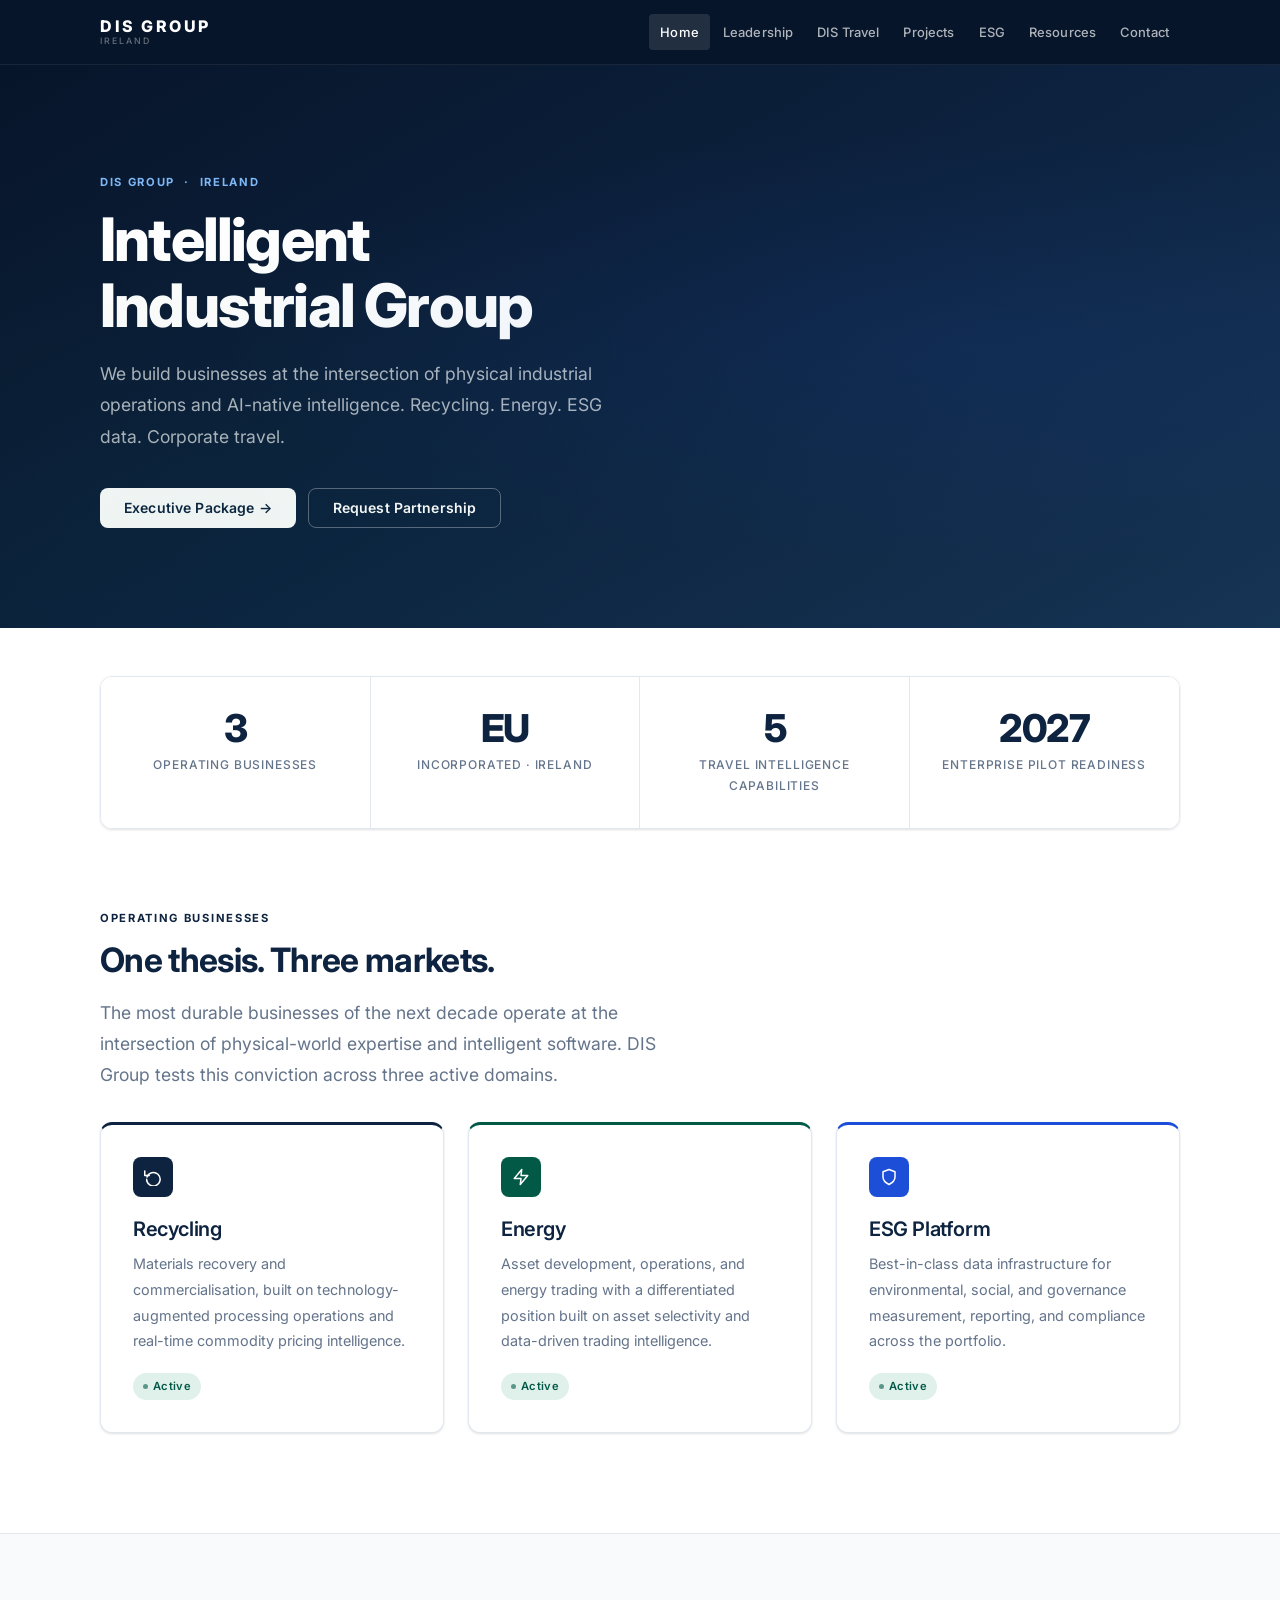
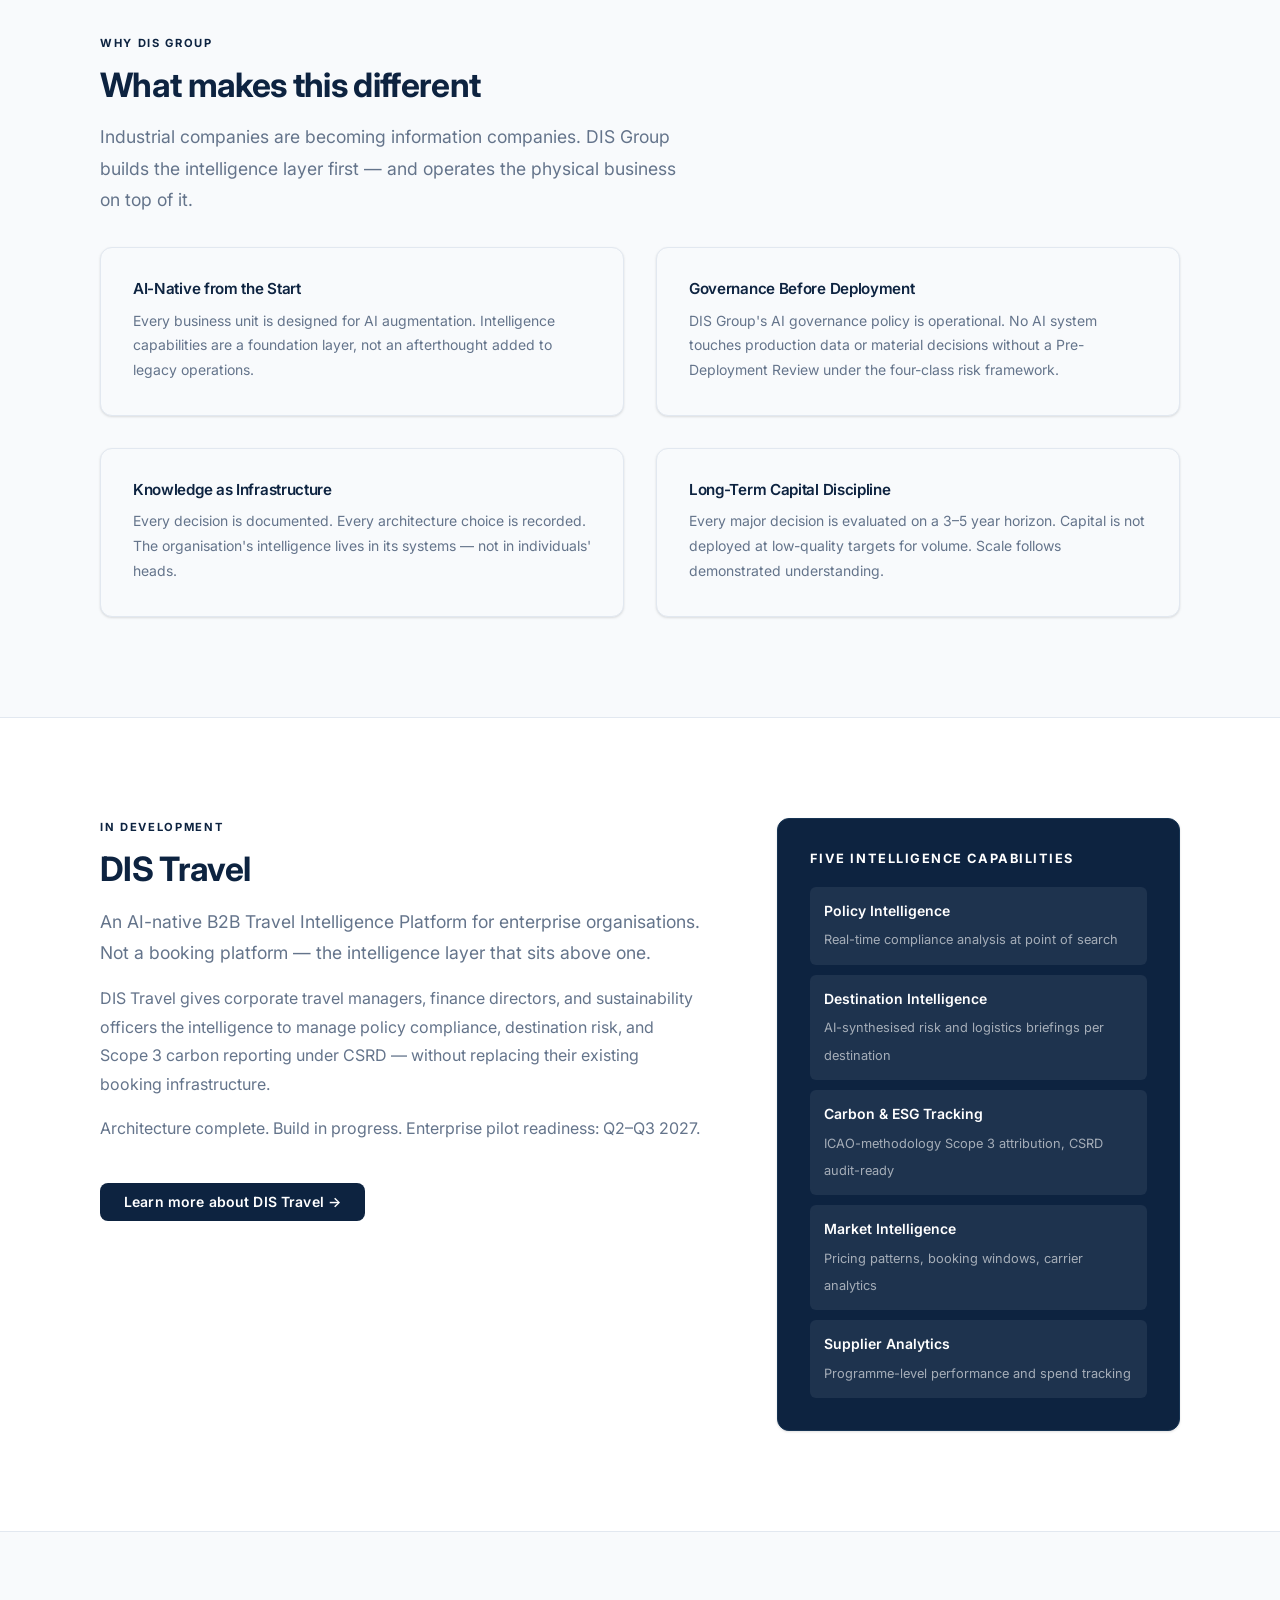
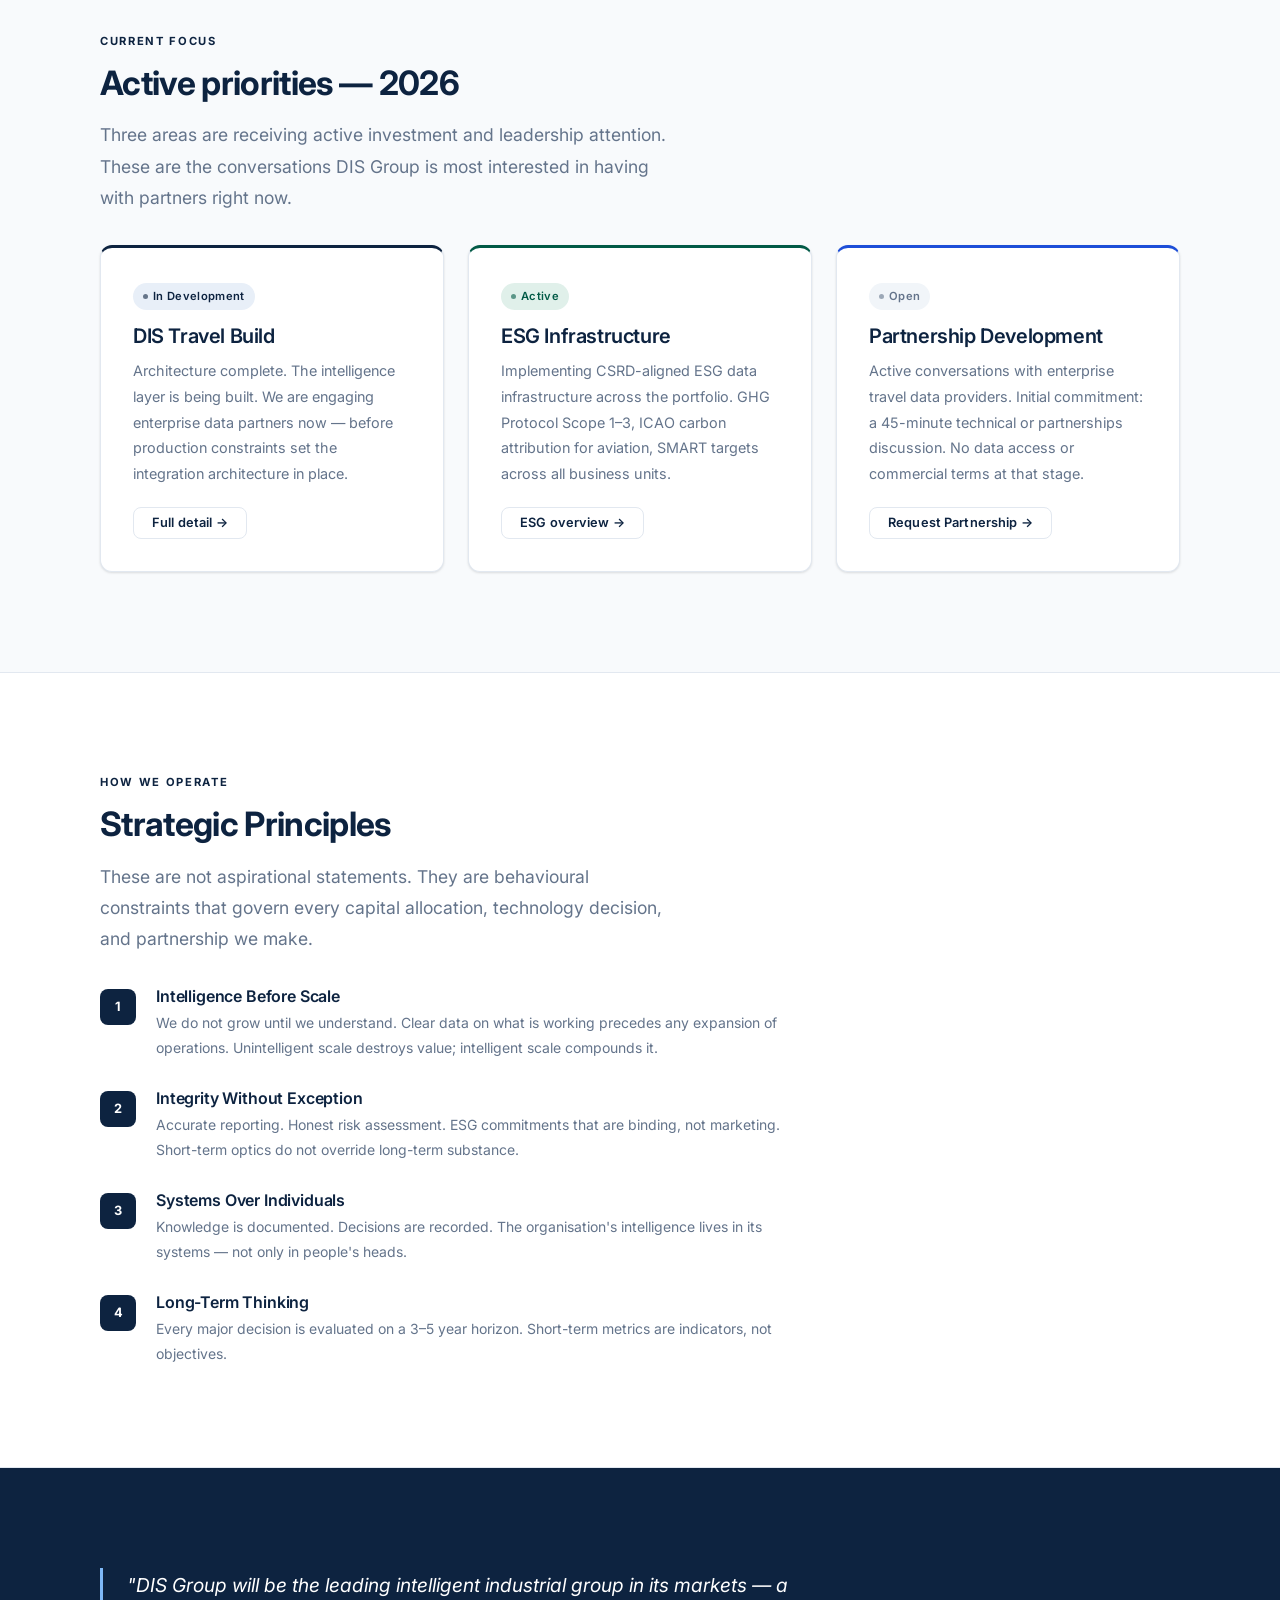
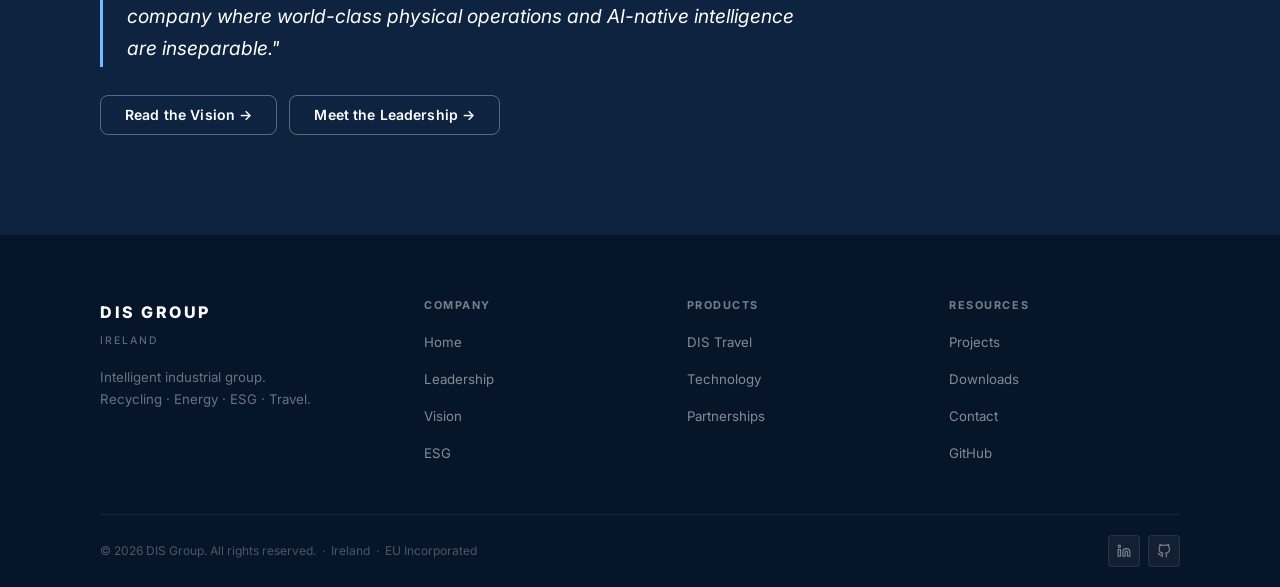
==== commit c9296ac4: "docs: v1.1 partner outreach — 10-link footer, 3-track contact, Current Focus, partner relevance - Ho" ====
--- a/docs/index.html
+++ b/docs/index.html
@@ -44,7 +44,7 @@
     <p class="lead">We build businesses at the intersection of physical industrial operations and AI-native intelligence. Recycling. Energy. ESG data. Corporate travel.</p>
     <div class="hero-actions">
       <a href="resources.html" class="btn btn-primary">Executive Package &rarr;</a>
-      <a href="contact.html" class="btn btn-outline">Contact</a>
+      <a href="contact.html" class="btn btn-outline">Request Partnership</a>
     </div>
   </div>
 </section>
@@ -195,8 +195,50 @@
 
 <hr class="divider">
 
+<!-- ── CURRENT FOCUS ── -->
+<section class="section section-alt">
+  <div class="container">
+    <span class="eyebrow">Current Focus</span>
+    <h2 style="margin-top: 12px;">Active priorities — 2026</h2>
+    <p class="lead" style="max-width: 580px; margin-top: 16px;">Three areas are receiving active investment and leadership attention. These are the conversations DIS Group is most interested in having with partners right now.</p>
+
+    <div class="grid-3 mt-8">
+
+      <div class="card card-top-navy">
+        <div style="margin-bottom: 14px;"><span class="badge badge-navy">In Development</span></div>
+        <h3>DIS Travel Build</h3>
+        <p>Architecture complete. The intelligence layer is being built. We are engaging enterprise data partners now — before production constraints set the integration architecture in place.</p>
+        <div style="margin-top: 20px;">
+          <a href="dis-travel.html" class="btn btn-ghost btn-sm">Full detail &rarr;</a>
+        </div>
+      </div>
+
+      <div class="card card-top-green">
+        <div style="margin-bottom: 14px;"><span class="badge badge-green">Active</span></div>
+        <h3>ESG Infrastructure</h3>
+        <p>Implementing CSRD-aligned ESG data infrastructure across the portfolio. GHG Protocol Scope 1–3, ICAO carbon attribution for aviation, SMART targets across all business units.</p>
+        <div style="margin-top: 20px;">
+          <a href="esg.html" class="btn btn-ghost btn-sm">ESG overview &rarr;</a>
+        </div>
+      </div>
+
+      <div class="card card-top-blue">
+        <div style="margin-bottom: 14px;"><span class="badge badge-gray">Open</span></div>
+        <h3>Partnership Development</h3>
+        <p>Active conversations with enterprise travel data providers. Initial commitment: a 45-minute technical or partnerships discussion. No data access or commercial terms at that stage.</p>
+        <div style="margin-top: 20px;">
+          <a href="contact.html" class="btn btn-ghost btn-sm">Request Partnership &rarr;</a>
+        </div>
+      </div>
+
+    </div>
+  </div>
+</section>
+
+<hr class="divider">
+
 <!-- ── STRATEGIC PRINCIPLES ── -->
-<section class="section section-alt">
+<section class="section">
   <div class="container">
     <span class="eyebrow">How We Operate</span>
     <h2 style="margin-top: 12px;">Strategic Principles</h2>
@@ -264,20 +306,22 @@
           <ul>
             <li><a href="index.html">Home</a></li>
             <li><a href="leadership.html">Leadership</a></li>
-            <li><a href="projects.html">Projects</a></li>
+            <li><a href="vision.html">Vision</a></li>
             <li><a href="esg.html">ESG</a></li>
           </ul>
         </div>
         <div class="footer-nav-col">
-          <h5>DIS Travel</h5>
+          <h5>Products</h5>
           <ul>
-            <li><a href="dis-travel.html">Overview</a></li>
+            <li><a href="dis-travel.html">DIS Travel</a></li>
+            <li><a href="technology.html">Technology</a></li>
             <li><a href="partnerships.html">Partnerships</a></li>
           </ul>
         </div>
         <div class="footer-nav-col">
           <h5>Resources</h5>
           <ul>
+            <li><a href="projects.html">Projects</a></li>
             <li><a href="resources.html">Downloads</a></li>
             <li><a href="contact.html">Contact</a></li>
             <li><a href="https://github.com/Glebhik/DIS-Foundation" target="_blank" rel="noopener">GitHub</a></li>
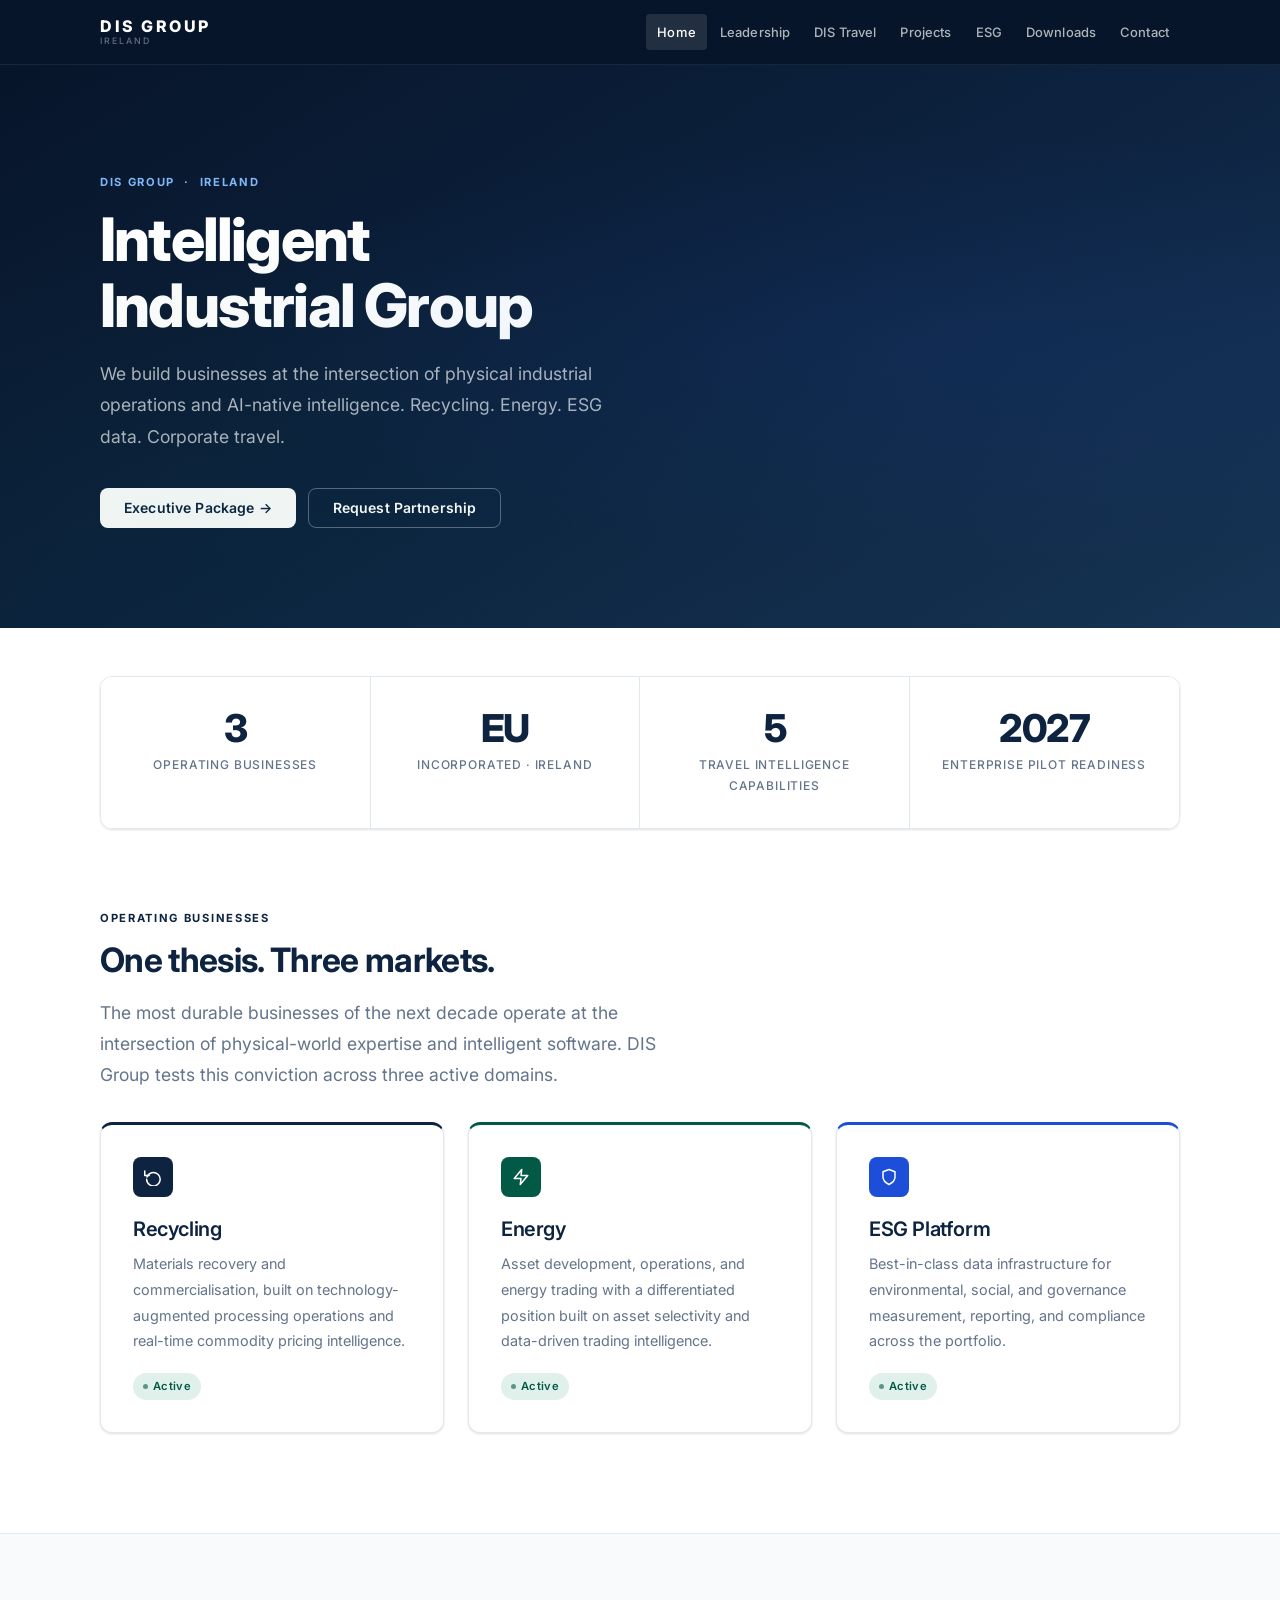
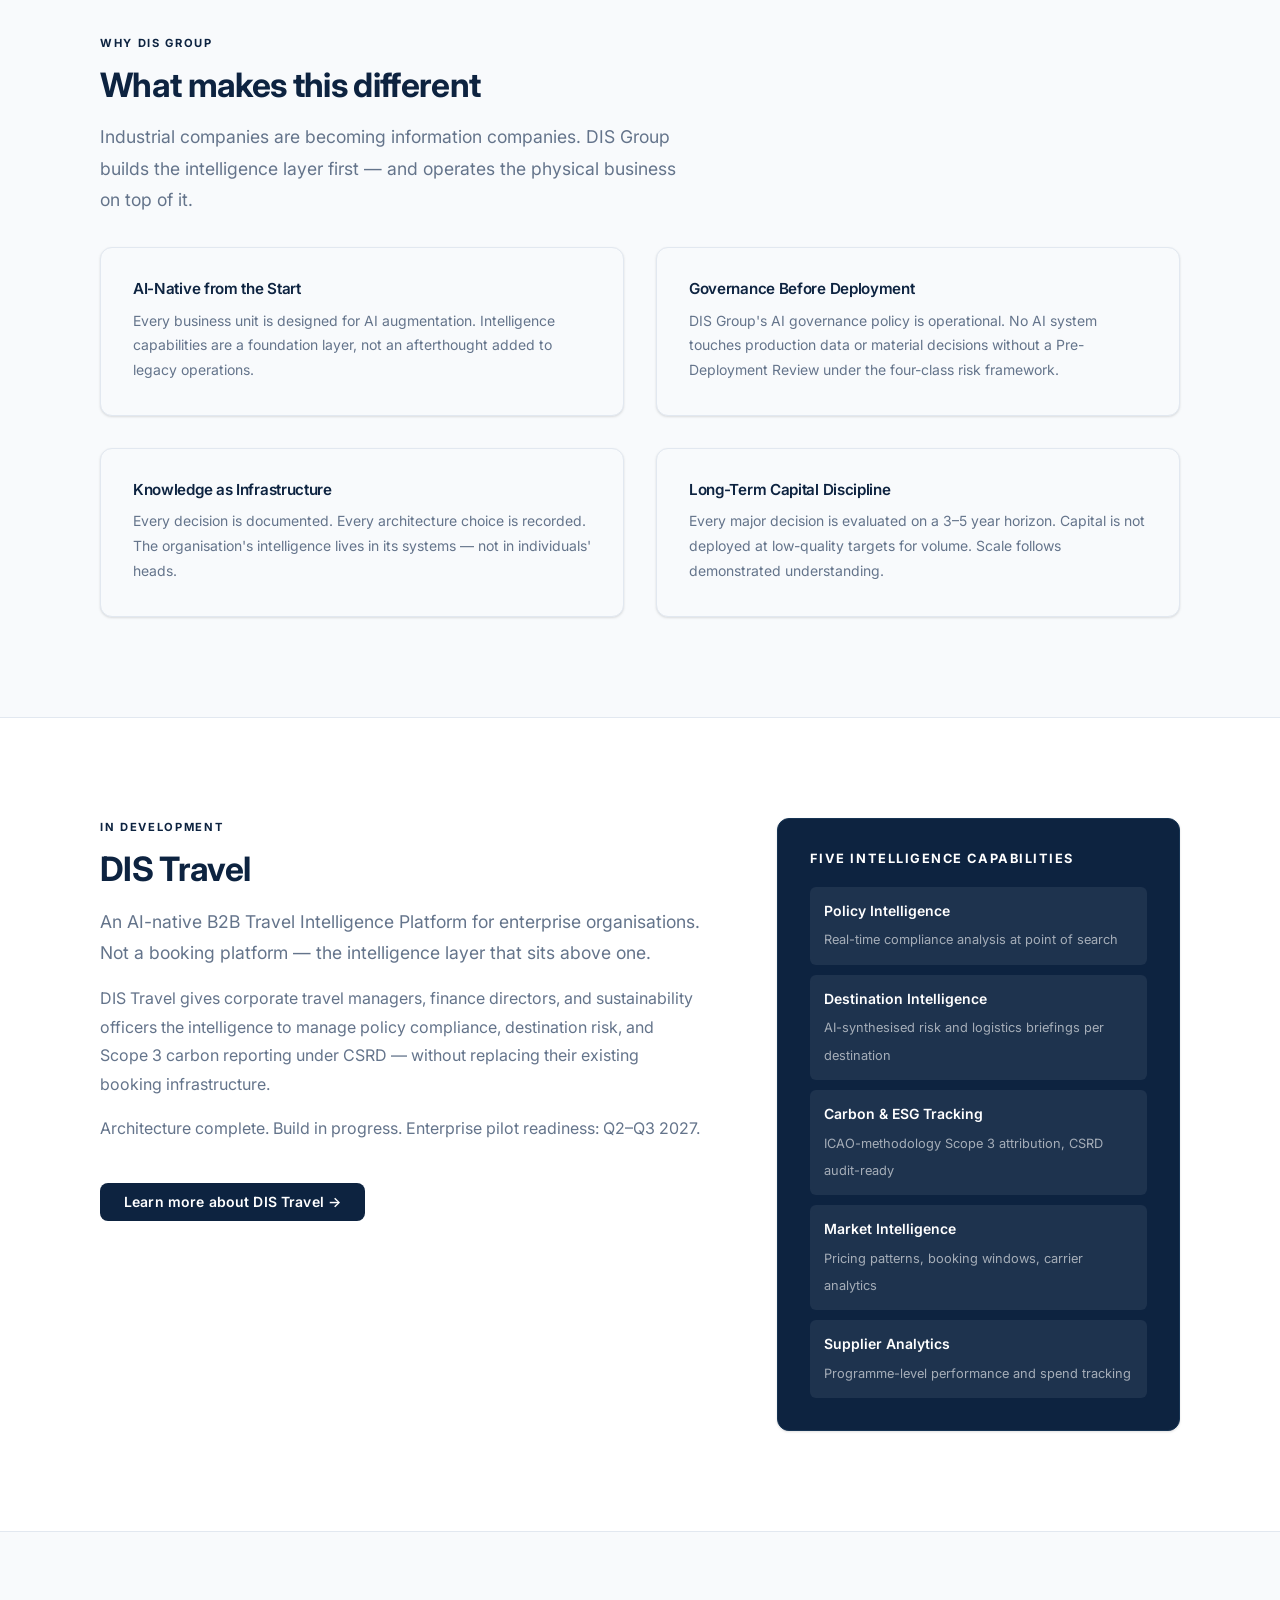
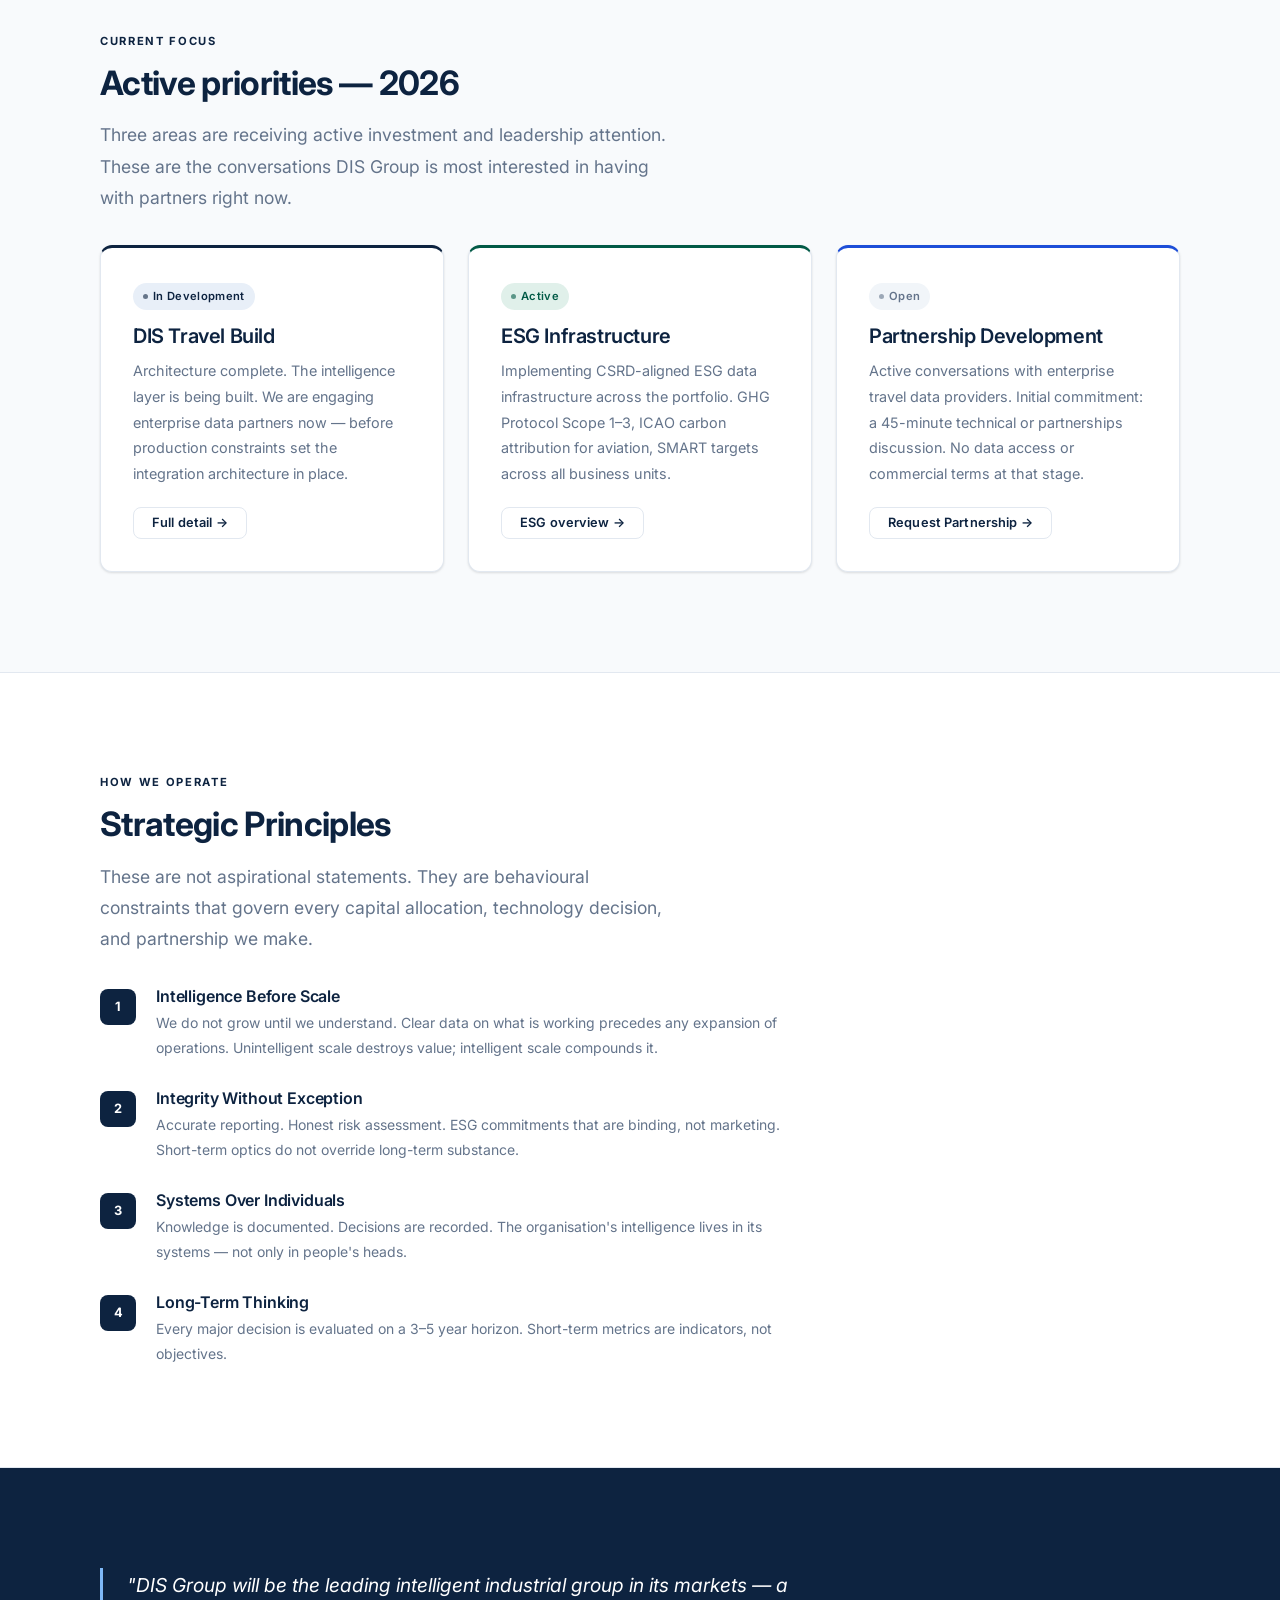
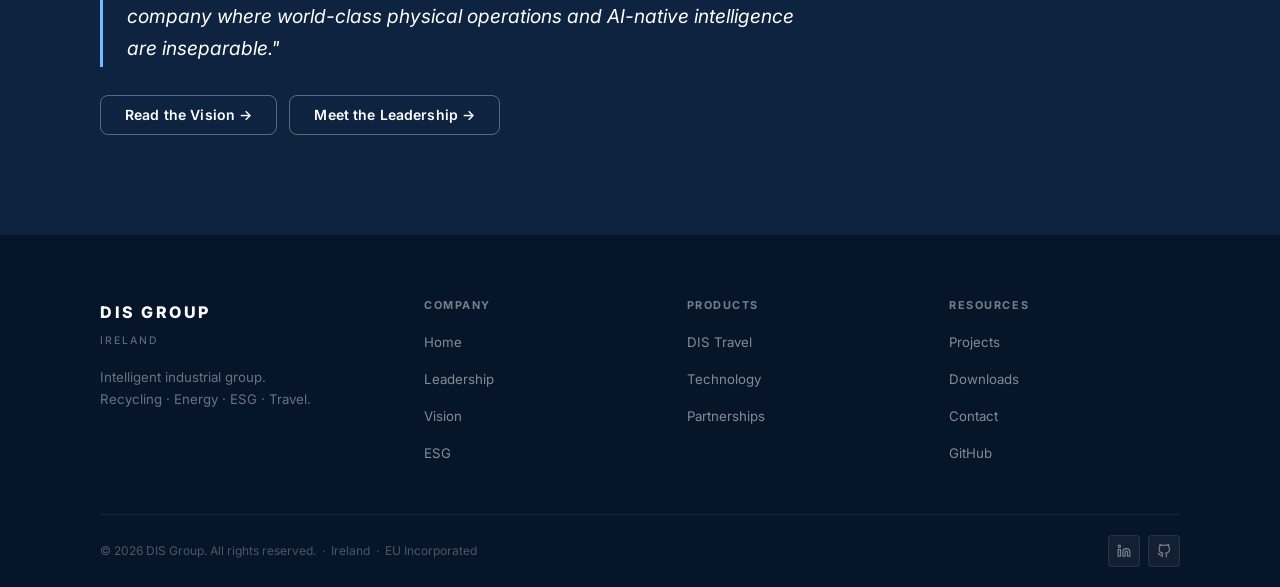
==== commit 99e36dbd: "docs: v1.2 — downloads page, CNAME for disgroup.ie, nav updated - New docs/downloads.html: 4 PDF pla" ====
--- a/docs/index.html
+++ b/docs/index.html
@@ -29,7 +29,7 @@
         <li><a href="dis-travel.html">DIS Travel</a></li>
         <li><a href="projects.html">Projects</a></li>
         <li><a href="esg.html">ESG</a></li>
-        <li><a href="resources.html">Resources</a></li>
+        <li><a href="downloads.html">Downloads</a></li>
         <li><a href="contact.html">Contact</a></li>
       </ul>
     </div>
@@ -322,7 +322,7 @@
           <h5>Resources</h5>
           <ul>
             <li><a href="projects.html">Projects</a></li>
-            <li><a href="resources.html">Downloads</a></li>
+            <li><a href="downloads.html">Downloads</a></li>
             <li><a href="contact.html">Contact</a></li>
             <li><a href="https://github.com/Glebhik/DIS-Foundation" target="_blank" rel="noopener">GitHub</a></li>
           </ul>
